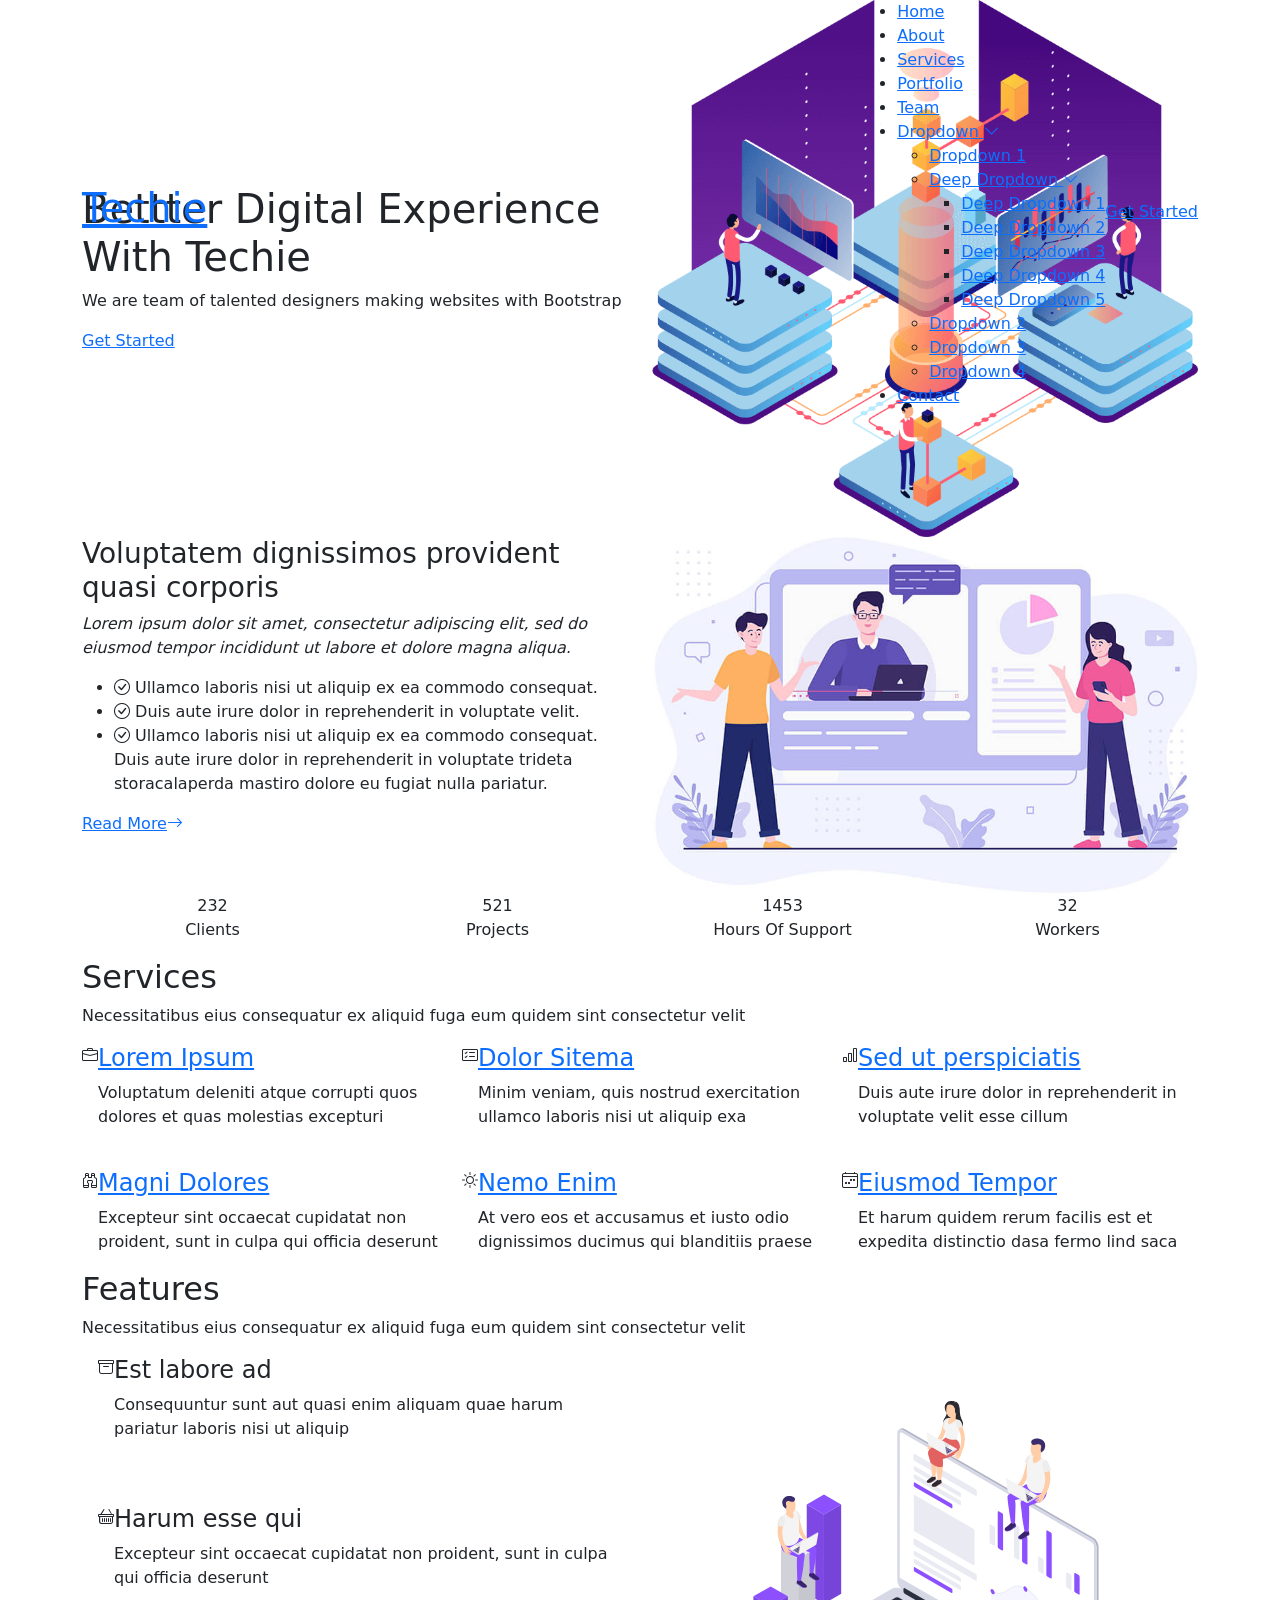
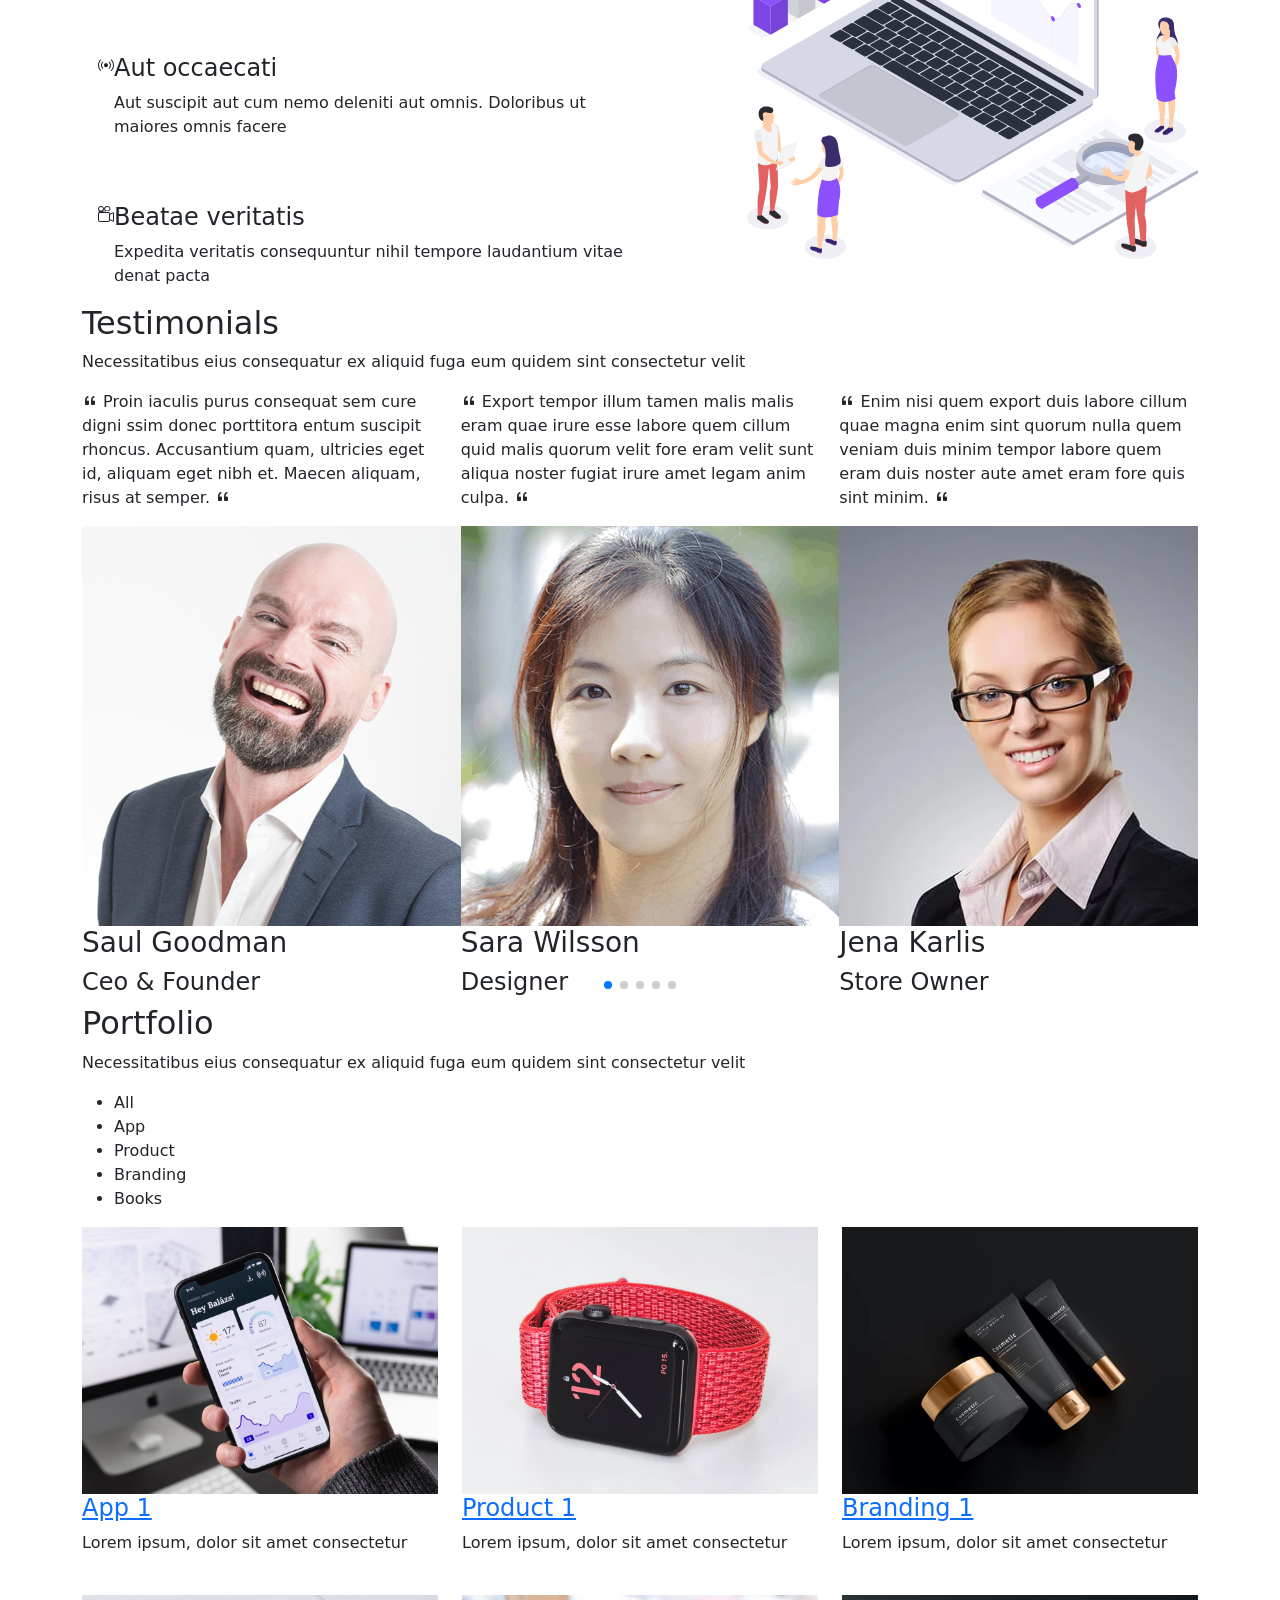
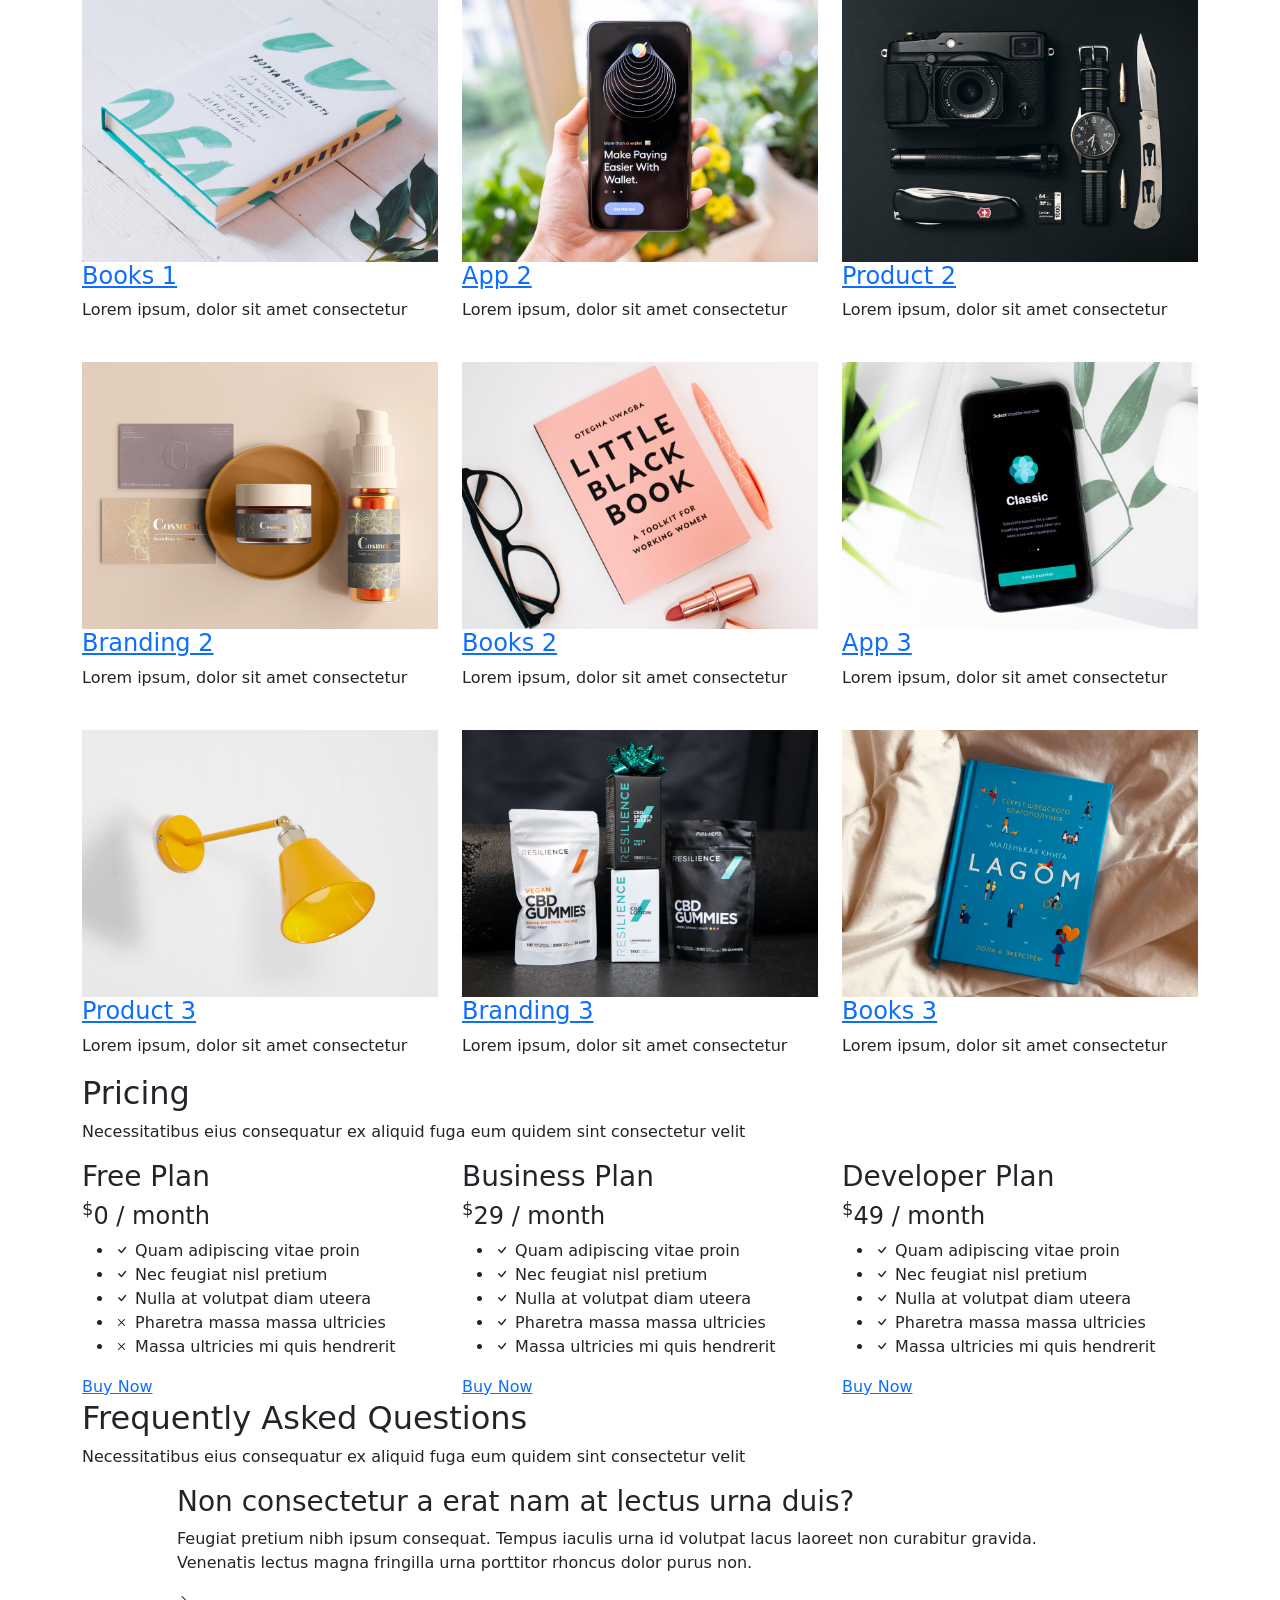
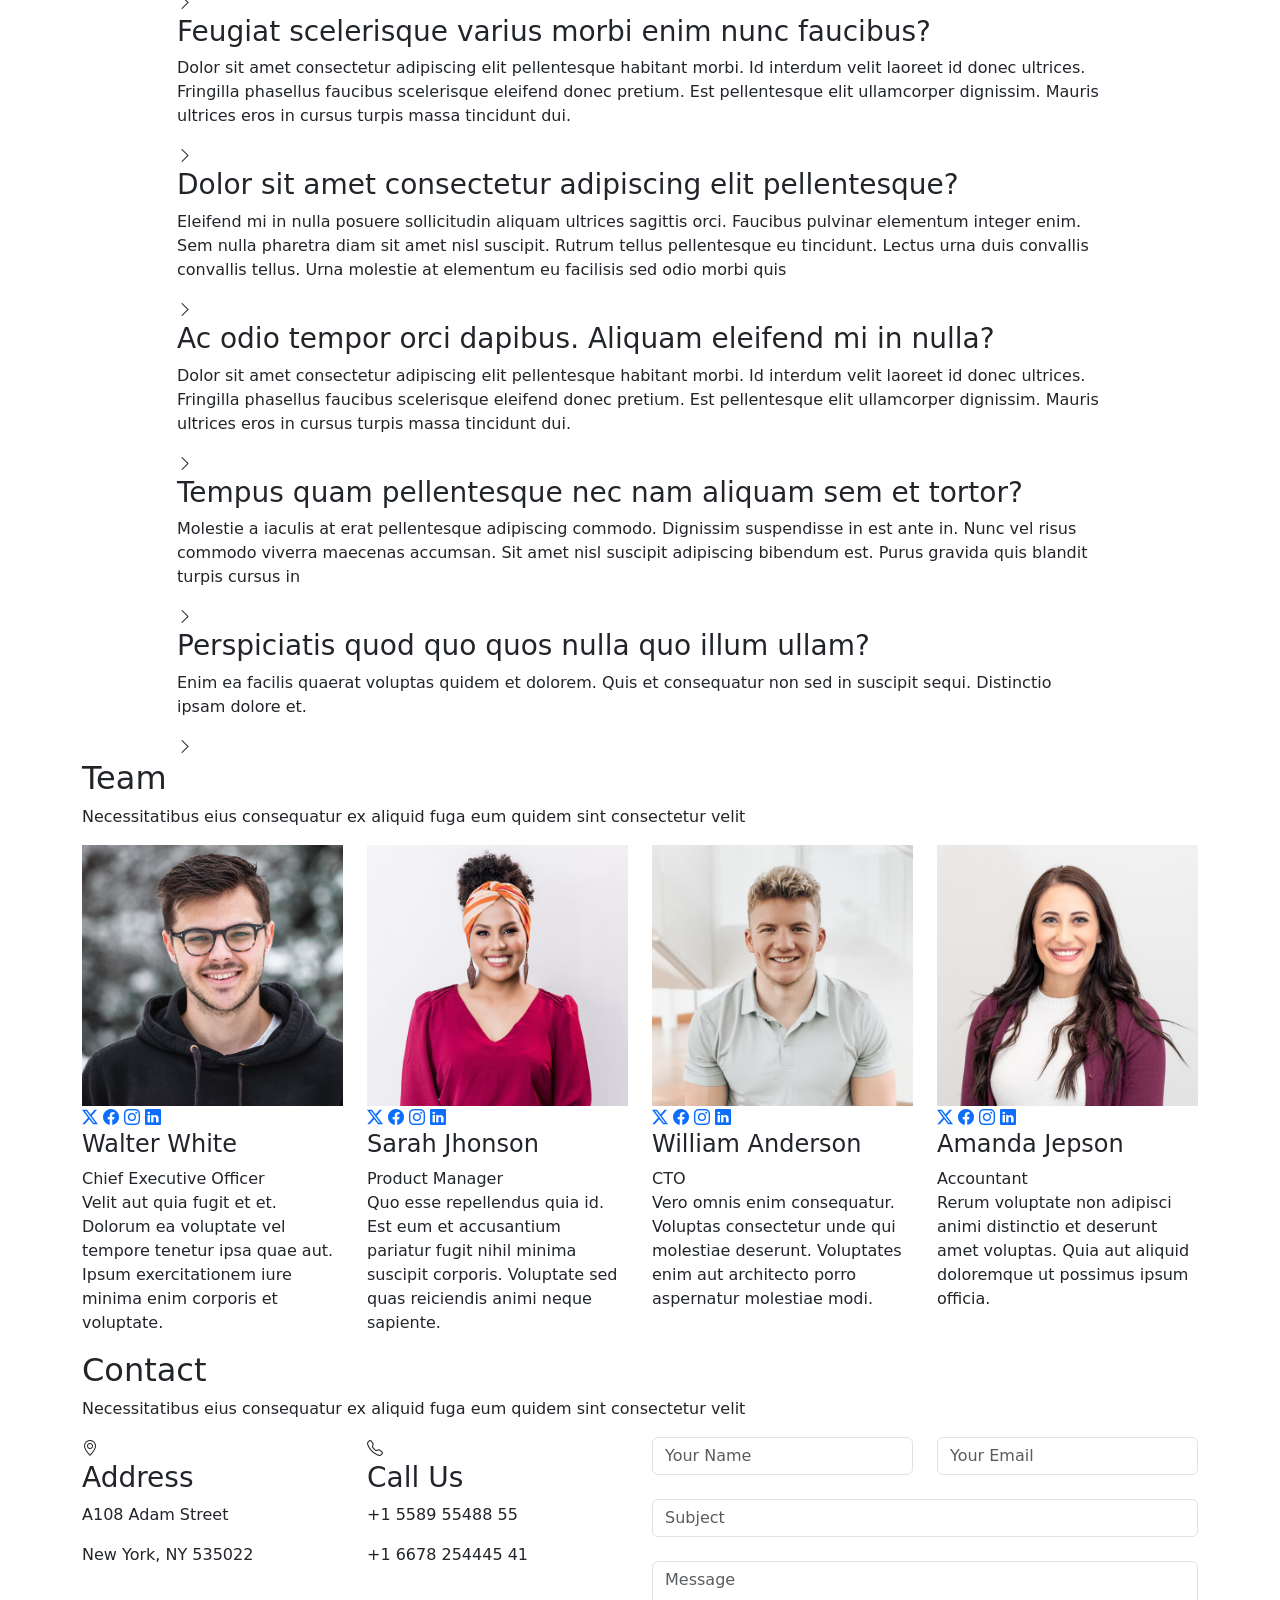
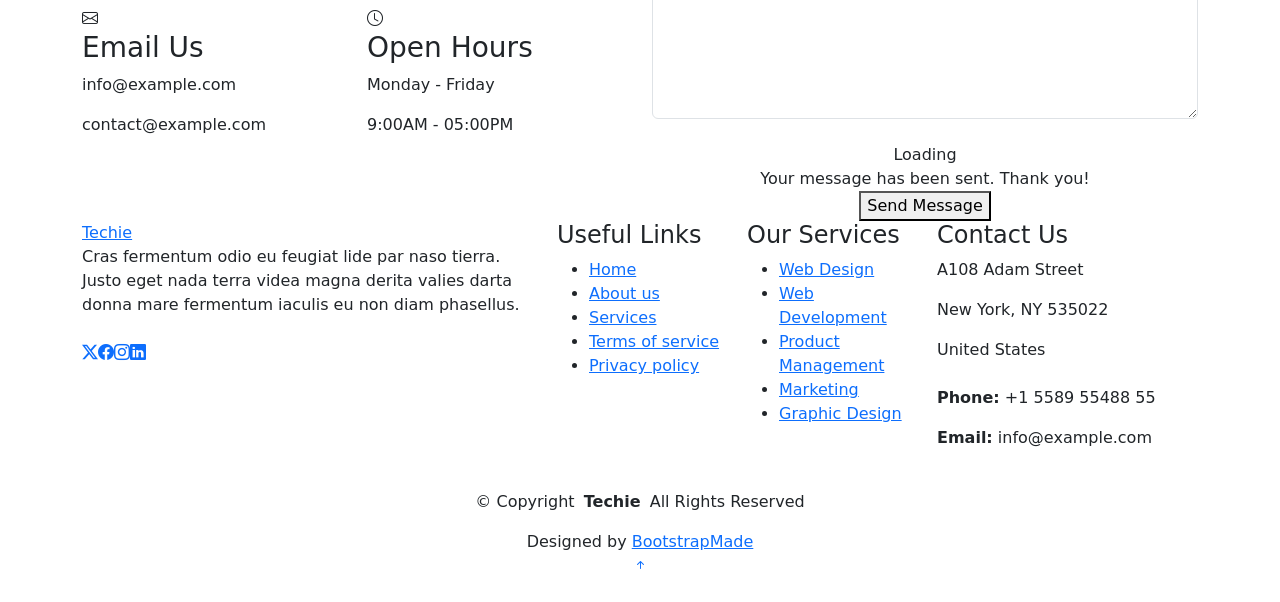
==== index.html @ dee66ef8 "first completion, just modified the title" ====
<!DOCTYPE html>
<html lang="en">

<head>
  <meta charset="utf-8">
  <meta content="width=device-width, initial-scale=1.0" name="viewport">
  <title>Portfolio</title>
  <meta name="description" content="">
  <meta name="keywords" content="">

  <!-- Favicons -->
  <link href="assets/img/favicon.png" rel="icon">
  <link href="assets/img/apple-touch-icon.png" rel="apple-touch-icon">

  <!-- Fonts -->
  <link href="https://fonts.googleapis.com" rel="preconnect">
  <link href="https://fonts.gstatic.com" rel="preconnect" crossorigin>
  <link href="https://fonts.googleapis.com/css2?family=Roboto:ital,wght@0,100;0,300;0,400;0,500;0,700;0,900;1,100;1,300;1,400;1,500;1,700;1,900&family=Raleway:ital,wght@0,100;0,200;0,300;0,400;0,500;0,600;0,700;0,800;0,900;1,100;1,200;1,300;1,400;1,500;1,600;1,700;1,800;1,900&display=swap" rel="stylesheet">

  <!-- Vendor CSS Files -->
  <link href="assets/vendor/bootstrap/css/bootstrap.min.css" rel="stylesheet">
  <link href="assets/vendor/bootstrap-icons/bootstrap-icons.css" rel="stylesheet">
  <link href="assets/vendor/aos/aos.css" rel="stylesheet">
  <link href="assets/vendor/glightbox/css/glightbox.min.css" rel="stylesheet">
  <link href="assets/vendor/swiper/swiper-bundle.min.css" rel="stylesheet">

  <!-- Main CSS File -->
  <link href="assets/css/main.css" rel="stylesheet">

  <!-- =======================================================
  * Template Name: Techie
  * Template URL: https://bootstrapmade.com/techie-free-skin-bootstrap-3/
  * Updated: Aug 07 2024 with Bootstrap v5.3.3
  * Author: BootstrapMade.com
  * License: https://bootstrapmade.com/license/
  ======================================================== -->
</head>

<body class="index-page">

  <header id="header" class="header d-flex align-items-center fixed-top">
    <div class="container-fluid container-xl position-relative d-flex align-items-center">

      <a href="index.html" class="logo d-flex align-items-center me-auto">
        <!-- Uncomment the line below if you also wish to use an image logo -->
        <!-- <img src="assets/img/logo.png" alt=""> -->
        <h1 class="sitename">Techie</h1>
      </a>

      <nav id="navmenu" class="navmenu">
        <ul>
          <li><a href="#hero" class="active">Home</a></li>
          <li><a href="#about">About</a></li>
          <li><a href="#services">Services</a></li>
          <li><a href="#portfolio">Portfolio</a></li>
          <li><a href="#team">Team</a></li>
          <li class="dropdown"><a href="#"><span>Dropdown</span> <i class="bi bi-chevron-down toggle-dropdown"></i></a>
            <ul>
              <li><a href="#">Dropdown 1</a></li>
              <li class="dropdown"><a href="#"><span>Deep Dropdown</span> <i class="bi bi-chevron-down toggle-dropdown"></i></a>
                <ul>
                  <li><a href="#">Deep Dropdown 1</a></li>
                  <li><a href="#">Deep Dropdown 2</a></li>
                  <li><a href="#">Deep Dropdown 3</a></li>
                  <li><a href="#">Deep Dropdown 4</a></li>
                  <li><a href="#">Deep Dropdown 5</a></li>
                </ul>
              </li>
              <li><a href="#">Dropdown 2</a></li>
              <li><a href="#">Dropdown 3</a></li>
              <li><a href="#">Dropdown 4</a></li>
            </ul>
          </li>
          <li><a href="#contact">Contact</a></li>
        </ul>
        <i class="mobile-nav-toggle d-xl-none bi bi-list"></i>
      </nav>

      <a class="btn-getstarted" href="#about">Get Started</a>

    </div>
  </header>

  <main class="main">

    <!-- Hero Section -->
    <section id="hero" class="hero section accent-background">

      <div class="container">
        <div class="row gy-4">
          <div class="col-lg-6 order-2 order-lg-1 d-flex flex-column justify-content-center">
            <h1>Bettter Digital Experience With Techie</h1>
            <p>We are team of talented designers making websites with Bootstrap</p>
            <div class="d-flex">
              <a href="#about" class="btn-get-started">Get Started</a>
            </div>
          </div>
          <div class="col-lg-6 order-1 order-lg-2 hero-img">
            <img src="assets/img/hero-img.png" class="img-fluid animated" alt="">
          </div>
        </div>
      </div>

    </section><!-- /Hero Section -->

    <!-- About Section -->
    <section id="about" class="about section">

      <div class="container">

        <div class="row gy-4">

          <div class="col-lg-6 order-1 order-lg-2" data-aos="fade-up" data-aos-delay="100">
            <img src="assets/img/about.jpg" class="img-fluid" alt="">
          </div>

          <div class="col-lg-6 order-2 order-lg-1 content" data-aos="fade-up" data-aos-delay="200">
            <h3>Voluptatem dignissimos provident quasi corporis</h3>
            <p class="fst-italic">
              Lorem ipsum dolor sit amet, consectetur adipiscing elit, sed do eiusmod tempor incididunt ut labore et dolore
              magna aliqua.
            </p>
            <ul>
              <li><i class="bi bi-check-circle"></i> <span>Ullamco laboris nisi ut aliquip ex ea commodo consequat.</span></li>
              <li><i class="bi bi-check-circle"></i> <span>Duis aute irure dolor in reprehenderit in voluptate velit.</span></li>
              <li><i class="bi bi-check-circle"></i> <span>Ullamco laboris nisi ut aliquip ex ea commodo consequat. Duis aute irure dolor in reprehenderit in voluptate trideta storacalaperda mastiro dolore eu fugiat nulla pariatur.</span></li>
            </ul>
            <a href="#" class="read-more"><span>Read More</span><i class="bi bi-arrow-right"></i></a>
          </div>

        </div>

      </div>

    </section><!-- /About Section -->

    <!-- Stats Section -->
    <section id="stats" class="stats section accent-background">

      <div class="container position-relative" data-aos="fade-up" data-aos-delay="100">

        <div class="row gy-4">

          <div class="col-lg-3 col-md-6">
            <div class="stats-item text-center w-100 h-100">
              <span data-purecounter-start="0" data-purecounter-end="232" data-purecounter-duration="1" class="purecounter"></span>
              <p>Clients</p>
            </div>
          </div><!-- End Stats Item -->

          <div class="col-lg-3 col-md-6">
            <div class="stats-item text-center w-100 h-100">
              <span data-purecounter-start="0" data-purecounter-end="521" data-purecounter-duration="1" class="purecounter"></span>
              <p>Projects</p>
            </div>
          </div><!-- End Stats Item -->

          <div class="col-lg-3 col-md-6">
            <div class="stats-item text-center w-100 h-100">
              <span data-purecounter-start="0" data-purecounter-end="1453" data-purecounter-duration="1" class="purecounter"></span>
              <p>Hours Of Support</p>
            </div>
          </div><!-- End Stats Item -->

          <div class="col-lg-3 col-md-6">
            <div class="stats-item text-center w-100 h-100">
              <span data-purecounter-start="0" data-purecounter-end="32" data-purecounter-duration="1" class="purecounter"></span>
              <p>Workers</p>
            </div>
          </div><!-- End Stats Item -->

        </div>

      </div>

    </section><!-- /Stats Section -->

    <!-- Services Section -->
    <section id="services" class="services section">

      <!-- Section Title -->
      <div class="container section-title" data-aos="fade-up">
        <h2>Services</h2>
        <p>Necessitatibus eius consequatur ex aliquid fuga eum quidem sint consectetur velit</p>
      </div><!-- End Section Title -->

      <div class="container">

        <div class="row gy-4">

          <div class="col-xl-4 col-lg-6" data-aos="fade-up" data-aos-delay="100">
            <div class="service-item d-flex">
              <div class="icon flex-shrink-0"><i class="bi bi-briefcase"></i></div>
              <div>
                <h4 class="title"><a href="#" class="stretched-link">Lorem Ipsum</a></h4>
                <p class="description">Voluptatum deleniti atque corrupti quos dolores et quas molestias excepturi</p>
              </div>
            </div>
          </div>
          <!-- End Service Item -->

          <div class="col-xl-4 col-lg-6" data-aos="fade-up" data-aos-delay="200">
            <div class="service-item d-flex">
              <div class="icon flex-shrink-0"><i class="bi bi-card-checklist"></i></div>
              <div>
                <h4 class="title"><a href="#" class="stretched-link">Dolor Sitema</a></h4>
                <p class="description">Minim veniam, quis nostrud exercitation ullamco laboris nisi ut aliquip exa</p>
              </div>
            </div>
          </div><!-- End Service Item -->

          <div class="col-xl-4 col-lg-6" data-aos="fade-up" data-aos-delay="300">
            <div class="service-item d-flex">
              <div class="icon flex-shrink-0"><i class="bi bi-bar-chart"></i></div>
              <div>
                <h4 class="title"><a href="#" class="stretched-link">Sed ut perspiciatis</a></h4>
                <p class="description">Duis aute irure dolor in reprehenderit in voluptate velit esse cillum</p>
              </div>
            </div>
          </div><!-- End Service Item -->

          <div class="col-xl-4 col-lg-6" data-aos="fade-up" data-aos-delay="400">
            <div class="service-item d-flex">
              <div class="icon flex-shrink-0"><i class="bi bi-binoculars"></i></div>
              <div>
                <h4 class="title"><a href="#" class="stretched-link">Magni Dolores</a></h4>
                <p class="description">Excepteur sint occaecat cupidatat non proident, sunt in culpa qui officia deserunt</p>
              </div>
            </div>
          </div><!-- End Service Item -->

          <div class="col-xl-4 col-lg-6" data-aos="fade-up" data-aos-delay="500">
            <div class="service-item d-flex">
              <div class="icon flex-shrink-0"><i class="bi bi-brightness-high"></i></div>
              <div>
                <h4 class="title"><a href="#" class="stretched-link">Nemo Enim</a></h4>
                <p class="description">At vero eos et accusamus et iusto odio dignissimos ducimus qui blanditiis praese</p>
              </div>
            </div>
          </div><!-- End Service Item -->

          <div class="col-xl-4 col-lg-6" data-aos="fade-up" data-aos-delay="600">
            <div class="service-item d-flex">
              <div class="icon flex-shrink-0"><i class="bi bi-calendar4-week"></i></div>
              <div>
                <h4 class="title"><a href="#" class="stretched-link">Eiusmod Tempor</a></h4>
                <p class="description">Et harum quidem rerum facilis est et expedita distinctio dasa fermo lind saca</p>
              </div>
            </div>
          </div><!-- End Service Item -->

        </div>

      </div>

    </section><!-- /Services Section -->

    <!-- Features Section -->
    <section id="features" class="features section">

      <!-- Section Title -->
      <div class="container section-title" data-aos="fade-up">
        <h2>Features</h2>
        <p>Necessitatibus eius consequatur ex aliquid fuga eum quidem sint consectetur velit</p>
      </div><!-- End Section Title -->

      <div class="container">

        <div class="row gy-4 justify-content-between">
          <div class="features-image col-lg-5 order-lg-2 d-flex align-items-center" data-aos="fade-up" data-aos-delay="100"><img src="assets/img/features.svg" class="img-fluid" alt=""></div>
          <div class="col-lg-6 d-flex flex-column justify-content-center">

            <div class="features-item d-flex ps-0 ps-lg-3 pt-4 pt-lg-0" data-aos="fade-up" data-aos-delay="200">
              <i class="bi bi-archive flex-shrink-0"></i>
              <div>
                <h4>Est labore ad</h4>
                <p>Consequuntur sunt aut quasi enim aliquam quae harum pariatur laboris nisi ut aliquip</p>
              </div>
            </div><!-- End Features Item-->

            <div class="features-item d-flex mt-5 ps-0 ps-lg-3" data-aos="fade-up" data-aos-delay="300">
              <i class="bi bi-basket flex-shrink-0"></i>
              <div>
                <h4>Harum esse qui</h4>
                <p>Excepteur sint occaecat cupidatat non proident, sunt in culpa qui officia deserunt</p>
              </div>
            </div><!-- End Features Item-->

            <div class="features-item d-flex mt-5 ps-0 ps-lg-3" data-aos="fade-up" data-aos-delay="400">
              <i class="bi bi-broadcast flex-shrink-0"></i>
              <div>
                <h4>Aut occaecati</h4>
                <p>Aut suscipit aut cum nemo deleniti aut omnis. Doloribus ut maiores omnis facere</p>
              </div>
            </div><!-- End Features Item-->

            <div class="features-item d-flex mt-5 ps-0 ps-lg-3" data-aos="fade-up" data-aos-delay="500">
              <i class="bi bi-camera-reels flex-shrink-0"></i>
              <div>
                <h4>Beatae veritatis</h4>
                <p>Expedita veritatis consequuntur nihil tempore laudantium vitae denat pacta</p>
              </div>
            </div><!-- End Features Item-->

          </div>
        </div>

      </div>

    </section><!-- /Features Section -->

    <!-- Testimonials Section -->
    <section id="testimonials" class="testimonials section light-background">

      <!-- Section Title -->
      <div class="container section-title" data-aos="fade-up">
        <h2>Testimonials</h2>
        <p>Necessitatibus eius consequatur ex aliquid fuga eum quidem sint consectetur velit</p>
      </div><!-- End Section Title -->

      <div class="container" data-aos="fade-up" data-aos-delay="100">

        <div class="swiper init-swiper" data-speed="600" data-delay="5000" data-breakpoints="{ &quot;320&quot;: { &quot;slidesPerView&quot;: 1, &quot;spaceBetween&quot;: 40 }, &quot;1200&quot;: { &quot;slidesPerView&quot;: 3, &quot;spaceBetween&quot;: 40 } }">
          <script type="application/json" class="swiper-config">
            {
              "loop": true,
              "speed": 600,
              "autoplay": {
                "delay": 5000
              },
              "slidesPerView": "auto",
              "pagination": {
                "el": ".swiper-pagination",
                "type": "bullets",
                "clickable": true
              },
              "breakpoints": {
                "320": {
                  "slidesPerView": 1,
                  "spaceBetween": 40
                },
                "1200": {
                  "slidesPerView": 3,
                  "spaceBetween": 20
                }
              }
            }
          </script>
          <div class="swiper-wrapper">

            <div class="swiper-slide">
              <div class="testimonial-item" "="">
            <p>
              <i class=" bi bi-quote quote-icon-left"></i>
                <span>Proin iaculis purus consequat sem cure digni ssim donec porttitora entum suscipit rhoncus. Accusantium quam, ultricies eget id, aliquam eget nibh et. Maecen aliquam, risus at semper.</span>
                <i class="bi bi-quote quote-icon-right"></i>
                </p>
                <img src="assets/img/testimonials/testimonials-1.jpg" class="testimonial-img" alt="">
                <h3>Saul Goodman</h3>
                <h4>Ceo &amp; Founder</h4>
              </div>
            </div><!-- End testimonial item -->

            <div class="swiper-slide">
              <div class="testimonial-item">
                <p>
                  <i class="bi bi-quote quote-icon-left"></i>
                  <span>Export tempor illum tamen malis malis eram quae irure esse labore quem cillum quid malis quorum velit fore eram velit sunt aliqua noster fugiat irure amet legam anim culpa.</span>
                  <i class="bi bi-quote quote-icon-right"></i>
                </p>
                <img src="assets/img/testimonials/testimonials-2.jpg" class="testimonial-img" alt="">
                <h3>Sara Wilsson</h3>
                <h4>Designer</h4>
              </div>
            </div><!-- End testimonial item -->

            <div class="swiper-slide">
              <div class="testimonial-item">
                <p>
                  <i class="bi bi-quote quote-icon-left"></i>
                  <span>Enim nisi quem export duis labore cillum quae magna enim sint quorum nulla quem veniam duis minim tempor labore quem eram duis noster aute amet eram fore quis sint minim.</span>
                  <i class="bi bi-quote quote-icon-right"></i>
                </p>
                <img src="assets/img/testimonials/testimonials-3.jpg" class="testimonial-img" alt="">
                <h3>Jena Karlis</h3>
                <h4>Store Owner</h4>
              </div>
            </div><!-- End testimonial item -->

            <div class="swiper-slide">
              <div class="testimonial-item">
                <p>
                  <i class="bi bi-quote quote-icon-left"></i>
                  <span>Fugiat enim eram quae cillum dolore dolor amet nulla culpa multos export minim fugiat dolor enim duis veniam ipsum anim magna sunt elit fore quem dolore labore illum veniam.</span>
                  <i class="bi bi-quote quote-icon-right"></i>
                </p>
                <img src="assets/img/testimonials/testimonials-4.jpg" class="testimonial-img" alt="">
                <h3>Matt Brandon</h3>
                <h4>Freelancer</h4>
              </div>
            </div><!-- End testimonial item -->

            <div class="swiper-slide">
              <div class="testimonial-item">
                <p>
                  <i class="bi bi-quote quote-icon-left"></i>
                  <span>Quis quorum aliqua sint quem legam fore sunt eram irure aliqua veniam tempor noster veniam sunt culpa nulla illum cillum fugiat legam esse veniam culpa fore nisi cillum quid.</span>
                  <i class="bi bi-quote quote-icon-right"></i>
                </p>
                <img src="assets/img/testimonials/testimonials-5.jpg" class="testimonial-img" alt="">
                <h3>John Larson</h3>
                <h4>Entrepreneur</h4>
              </div>
            </div><!-- End testimonial item -->

          </div>
          <div class="swiper-pagination"></div>
        </div>

      </div>

    </section><!-- /Testimonials Section -->

    <!-- Portfolio Section -->
    <section id="portfolio" class="portfolio section">

      <!-- Section Title -->
      <div class="container section-title" data-aos="fade-up">
        <h2>Portfolio</h2>
        <p>Necessitatibus eius consequatur ex aliquid fuga eum quidem sint consectetur velit</p>
      </div><!-- End Section Title -->

      <div class="container">

        <div class="isotope-layout" data-default-filter="*" data-layout="masonry" data-sort="original-order">

          <ul class="portfolio-filters isotope-filters" data-aos="fade-up" data-aos-delay="100">
            <li data-filter="*" class="filter-active">All</li>
            <li data-filter=".filter-app">App</li>
            <li data-filter=".filter-product">Product</li>
            <li data-filter=".filter-branding">Branding</li>
            <li data-filter=".filter-books">Books</li>
          </ul><!-- End Portfolio Filters -->

          <div class="row gy-4 isotope-container" data-aos="fade-up" data-aos-delay="200">

            <div class="col-lg-4 col-md-6 portfolio-item isotope-item filter-app">
              <div class="portfolio-content h-100">
                <a href="assets/img/portfolio/app-1.jpg" data-gallery="portfolio-gallery-app" class="glightbox"><img src="assets/img/portfolio/app-1.jpg" class="img-fluid" alt=""></a>
                <div class="portfolio-info">
                  <h4><a href="portfolio-details.html" title="More Details">App 1</a></h4>
                  <p>Lorem ipsum, dolor sit amet consectetur</p>
                </div>
              </div>
            </div><!-- End Portfolio Item -->

            <div class="col-lg-4 col-md-6 portfolio-item isotope-item filter-product">
              <div class="portfolio-content h-100">
                <a href="assets/img/portfolio/product-1.jpg" data-gallery="portfolio-gallery-app" class="glightbox"><img src="assets/img/portfolio/product-1.jpg" class="img-fluid" alt=""></a>
                <div class="portfolio-info">
                  <h4><a href="portfolio-details.html" title="More Details">Product 1</a></h4>
                  <p>Lorem ipsum, dolor sit amet consectetur</p>
                </div>
              </div>
            </div><!-- End Portfolio Item -->

            <div class="col-lg-4 col-md-6 portfolio-item isotope-item filter-branding">
              <div class="portfolio-content h-100">
                <a href="assets/img/portfolio/branding-1.jpg" data-gallery="portfolio-gallery-app" class="glightbox"><img src="assets/img/portfolio/branding-1.jpg" class="img-fluid" alt=""></a>
                <div class="portfolio-info">
                  <h4><a href="portfolio-details.html" title="More Details">Branding 1</a></h4>
                  <p>Lorem ipsum, dolor sit amet consectetur</p>
                </div>
              </div>
            </div><!-- End Portfolio Item -->

            <div class="col-lg-4 col-md-6 portfolio-item isotope-item filter-books">
              <div class="portfolio-content h-100">
                <a href="assets/img/portfolio/books-1.jpg" data-gallery="portfolio-gallery-app" class="glightbox"><img src="assets/img/portfolio/books-1.jpg" class="img-fluid" alt=""></a>
                <div class="portfolio-info">
                  <h4><a href="portfolio-details.html" title="More Details">Books 1</a></h4>
                  <p>Lorem ipsum, dolor sit amet consectetur</p>
                </div>
              </div>
            </div><!-- End Portfolio Item -->

            <div class="col-lg-4 col-md-6 portfolio-item isotope-item filter-app">
              <div class="portfolio-content h-100">
                <a href="assets/img/portfolio/app-2.jpg" data-gallery="portfolio-gallery-app" class="glightbox"><img src="assets/img/portfolio/app-2.jpg" class="img-fluid" alt=""></a>
                <div class="portfolio-info">
                  <h4><a href="portfolio-details.html" title="More Details">App 2</a></h4>
                  <p>Lorem ipsum, dolor sit amet consectetur</p>
                </div>
              </div>
            </div><!-- End Portfolio Item -->

            <div class="col-lg-4 col-md-6 portfolio-item isotope-item filter-product">
              <div class="portfolio-content h-100">
                <a href="assets/img/portfolio/product-2.jpg" data-gallery="portfolio-gallery-app" class="glightbox"><img src="assets/img/portfolio/product-2.jpg" class="img-fluid" alt=""></a>
                <div class="portfolio-info">
                  <h4><a href="portfolio-details.html" title="More Details">Product 2</a></h4>
                  <p>Lorem ipsum, dolor sit amet consectetur</p>
                </div>
              </div>
            </div><!-- End Portfolio Item -->

            <div class="col-lg-4 col-md-6 portfolio-item isotope-item filter-branding">
              <div class="portfolio-content h-100">
                <a href="assets/img/portfolio/branding-2.jpg" data-gallery="portfolio-gallery-app" class="glightbox"><img src="assets/img/portfolio/branding-2.jpg" class="img-fluid" alt=""></a>
                <div class="portfolio-info">
                  <h4><a href="portfolio-details.html" title="More Details">Branding 2</a></h4>
                  <p>Lorem ipsum, dolor sit amet consectetur</p>
                </div>
              </div>
            </div><!-- End Portfolio Item -->

            <div class="col-lg-4 col-md-6 portfolio-item isotope-item filter-books">
              <div class="portfolio-content h-100">
                <a href="assets/img/portfolio/books-2.jpg" data-gallery="portfolio-gallery-app" class="glightbox"><img src="assets/img/portfolio/books-2.jpg" class="img-fluid" alt=""></a>
                <div class="portfolio-info">
                  <h4><a href="portfolio-details.html" title="More Details">Books 2</a></h4>
                  <p>Lorem ipsum, dolor sit amet consectetur</p>
                </div>
              </div>
            </div><!-- End Portfolio Item -->

            <div class="col-lg-4 col-md-6 portfolio-item isotope-item filter-app">
              <div class="portfolio-content h-100">
                <a href="assets/img/portfolio/app-3.jpg" data-gallery="portfolio-gallery-app" class="glightbox"><img src="assets/img/portfolio/app-3.jpg" class="img-fluid" alt=""></a>
                <div class="portfolio-info">
                  <h4><a href="portfolio-details.html" title="More Details">App 3</a></h4>
                  <p>Lorem ipsum, dolor sit amet consectetur</p>
                </div>
              </div>
            </div><!-- End Portfolio Item -->

            <div class="col-lg-4 col-md-6 portfolio-item isotope-item filter-product">
              <div class="portfolio-content h-100">
                <a href="assets/img/portfolio/product-3.jpg" data-gallery="portfolio-gallery-app" class="glightbox"><img src="assets/img/portfolio/product-3.jpg" class="img-fluid" alt=""></a>
                <div class="portfolio-info">
                  <h4><a href="portfolio-details.html" title="More Details">Product 3</a></h4>
                  <p>Lorem ipsum, dolor sit amet consectetur</p>
                </div>
              </div>
            </div><!-- End Portfolio Item -->

            <div class="col-lg-4 col-md-6 portfolio-item isotope-item filter-branding">
              <div class="portfolio-content h-100">
                <a href="assets/img/portfolio/branding-3.jpg" data-gallery="portfolio-gallery-app" class="glightbox"><img src="assets/img/portfolio/branding-3.jpg" class="img-fluid" alt=""></a>
                <div class="portfolio-info">
                  <h4><a href="portfolio-details.html" title="More Details">Branding 3</a></h4>
                  <p>Lorem ipsum, dolor sit amet consectetur</p>
                </div>
              </div>
            </div><!-- End Portfolio Item -->

            <div class="col-lg-4 col-md-6 portfolio-item isotope-item filter-books">
              <div class="portfolio-content h-100">
                <a href="assets/img/portfolio/books-3.jpg" data-gallery="portfolio-gallery-app" class="glightbox"><img src="assets/img/portfolio/books-3.jpg" class="img-fluid" alt=""></a>
                <div class="portfolio-info">
                  <h4><a href="portfolio-details.html" title="More Details">Books 3</a></h4>
                  <p>Lorem ipsum, dolor sit amet consectetur</p>
                </div>
              </div>
            </div><!-- End Portfolio Item -->

          </div><!-- End Portfolio Container -->

        </div>

      </div>

    </section><!-- /Portfolio Section -->

    <!-- Pricing Section -->
    <section id="pricing" class="pricing section">

      <!-- Section Title -->
      <div class="container section-title" data-aos="fade-up">
        <h2>Pricing</h2>
        <p>Necessitatibus eius consequatur ex aliquid fuga eum quidem sint consectetur velit</p>
      </div><!-- End Section Title -->

      <div class="container">

        <div class="row gy-4">

          <div class="col-lg-4" data-aos="zoom-in" data-aos-delay="100">
            <div class="pricing-item">
              <h3>Free Plan</h3>
              <h4><sup>$</sup>0<span> / month</span></h4>
              <ul>
                <li><i class="bi bi-check"></i> <span>Quam adipiscing vitae proin</span></li>
                <li><i class="bi bi-check"></i> <span>Nec feugiat nisl pretium</span></li>
                <li><i class="bi bi-check"></i> <span>Nulla at volutpat diam uteera</span></li>
                <li class="na"><i class="bi bi-x"></i> <span>Pharetra massa massa ultricies</span></li>
                <li class="na"><i class="bi bi-x"></i> <span>Massa ultricies mi quis hendrerit</span></li>
              </ul>
              <a href="#" class="buy-btn">Buy Now</a>
            </div>
          </div><!-- End Pricing Item -->

          <div class="col-lg-4" data-aos="zoom-in" data-aos-delay="200">
            <div class="pricing-item featured">
              <h3>Business Plan</h3>
              <h4><sup>$</sup>29<span> / month</span></h4>
              <ul>
                <li><i class="bi bi-check"></i> <span>Quam adipiscing vitae proin</span></li>
                <li><i class="bi bi-check"></i> <span>Nec feugiat nisl pretium</span></li>
                <li><i class="bi bi-check"></i> <span>Nulla at volutpat diam uteera</span></li>
                <li><i class="bi bi-check"></i> <span>Pharetra massa massa ultricies</span></li>
                <li><i class="bi bi-check"></i> <span>Massa ultricies mi quis hendrerit</span></li>
              </ul>
              <a href="#" class="buy-btn">Buy Now</a>
            </div>
          </div><!-- End Pricing Item -->

          <div class="col-lg-4" data-aos="zoom-in" data-aos-delay="300">
            <div class="pricing-item">
              <h3>Developer Plan</h3>
              <h4><sup>$</sup>49<span> / month</span></h4>
              <ul>
                <li><i class="bi bi-check"></i> <span>Quam adipiscing vitae proin</span></li>
                <li><i class="bi bi-check"></i> <span>Nec feugiat nisl pretium</span></li>
                <li><i class="bi bi-check"></i> <span>Nulla at volutpat diam uteera</span></li>
                <li><i class="bi bi-check"></i> <span>Pharetra massa massa ultricies</span></li>
                <li><i class="bi bi-check"></i> <span>Massa ultricies mi quis hendrerit</span></li>
              </ul>
              <a href="#" class="buy-btn">Buy Now</a>
            </div>
          </div><!-- End Pricing Item -->

        </div>

      </div>

    </section><!-- /Pricing Section -->

    <!-- Faq Section -->
    <section id="faq" class="faq section">

      <!-- Section Title -->
      <div class="container section-title" data-aos="fade-up">
        <h2>Frequently Asked Questions</h2>
        <p>Necessitatibus eius consequatur ex aliquid fuga eum quidem sint consectetur velit</p>
      </div><!-- End Section Title -->

      <div class="container">

        <div class="row justify-content-center">

          <div class="col-lg-10" data-aos="fade-up" data-aos-delay="100">

            <div class="faq-container">

              <div class="faq-item faq-active">
                <h3>Non consectetur a erat nam at lectus urna duis?</h3>
                <div class="faq-content">
                  <p>Feugiat pretium nibh ipsum consequat. Tempus iaculis urna id volutpat lacus laoreet non curabitur gravida. Venenatis lectus magna fringilla urna porttitor rhoncus dolor purus non.</p>
                </div>
                <i class="faq-toggle bi bi-chevron-right"></i>
              </div><!-- End Faq item-->

              <div class="faq-item">
                <h3>Feugiat scelerisque varius morbi enim nunc faucibus?</h3>
                <div class="faq-content">
                  <p>Dolor sit amet consectetur adipiscing elit pellentesque habitant morbi. Id interdum velit laoreet id donec ultrices. Fringilla phasellus faucibus scelerisque eleifend donec pretium. Est pellentesque elit ullamcorper dignissim. Mauris ultrices eros in cursus turpis massa tincidunt dui.</p>
                </div>
                <i class="faq-toggle bi bi-chevron-right"></i>
              </div><!-- End Faq item-->

              <div class="faq-item">
                <h3>Dolor sit amet consectetur adipiscing elit pellentesque?</h3>
                <div class="faq-content">
                  <p>Eleifend mi in nulla posuere sollicitudin aliquam ultrices sagittis orci. Faucibus pulvinar elementum integer enim. Sem nulla pharetra diam sit amet nisl suscipit. Rutrum tellus pellentesque eu tincidunt. Lectus urna duis convallis convallis tellus. Urna molestie at elementum eu facilisis sed odio morbi quis</p>
                </div>
                <i class="faq-toggle bi bi-chevron-right"></i>
              </div><!-- End Faq item-->

              <div class="faq-item">
                <h3>Ac odio tempor orci dapibus. Aliquam eleifend mi in nulla?</h3>
                <div class="faq-content">
                  <p>Dolor sit amet consectetur adipiscing elit pellentesque habitant morbi. Id interdum velit laoreet id donec ultrices. Fringilla phasellus faucibus scelerisque eleifend donec pretium. Est pellentesque elit ullamcorper dignissim. Mauris ultrices eros in cursus turpis massa tincidunt dui.</p>
                </div>
                <i class="faq-toggle bi bi-chevron-right"></i>
              </div><!-- End Faq item-->

              <div class="faq-item">
                <h3>Tempus quam pellentesque nec nam aliquam sem et tortor?</h3>
                <div class="faq-content">
                  <p>Molestie a iaculis at erat pellentesque adipiscing commodo. Dignissim suspendisse in est ante in. Nunc vel risus commodo viverra maecenas accumsan. Sit amet nisl suscipit adipiscing bibendum est. Purus gravida quis blandit turpis cursus in</p>
                </div>
                <i class="faq-toggle bi bi-chevron-right"></i>
              </div><!-- End Faq item-->

              <div class="faq-item">
                <h3>Perspiciatis quod quo quos nulla quo illum ullam?</h3>
                <div class="faq-content">
                  <p>Enim ea facilis quaerat voluptas quidem et dolorem. Quis et consequatur non sed in suscipit sequi. Distinctio ipsam dolore et.</p>
                </div>
                <i class="faq-toggle bi bi-chevron-right"></i>
              </div><!-- End Faq item-->

            </div>

          </div><!-- End Faq Column-->

        </div>

      </div>

    </section><!-- /Faq Section -->

    <!-- Team Section -->
    <section id="team" class="team section">

      <!-- Section Title -->
      <div class="container section-title" data-aos="fade-up">
        <h2>Team</h2>
        <p>Necessitatibus eius consequatur ex aliquid fuga eum quidem sint consectetur velit</p>
      </div><!-- End Section Title -->

      <div class="container">

        <div class="row gy-4">

          <div class="col-lg-3 col-md-6 d-flex align-items-stretch" data-aos="fade-up" data-aos-delay="100">
            <div class="team-member">
              <div class="member-img">
                <img src="assets/img/team/team-1.jpg" class="img-fluid" alt="">
                <div class="social">
                  <a href=""><i class="bi bi-twitter-x"></i></a>
                  <a href=""><i class="bi bi-facebook"></i></a>
                  <a href=""><i class="bi bi-instagram"></i></a>
                  <a href=""><i class="bi bi-linkedin"></i></a>
                </div>
              </div>
              <div class="member-info">
                <h4>Walter White</h4>
                <span>Chief Executive Officer</span>
                <p>Velit aut quia fugit et et. Dolorum ea voluptate vel tempore tenetur ipsa quae aut. Ipsum exercitationem iure minima enim corporis et voluptate.</p>
              </div>
            </div>
          </div><!-- End Team Member -->

          <div class="col-lg-3 col-md-6 d-flex align-items-stretch" data-aos="fade-up" data-aos-delay="200">
            <div class="team-member">
              <div class="member-img">
                <img src="assets/img/team/team-2.jpg" class="img-fluid" alt="">
                <div class="social">
                  <a href=""><i class="bi bi-twitter-x"></i></a>
                  <a href=""><i class="bi bi-facebook"></i></a>
                  <a href=""><i class="bi bi-instagram"></i></a>
                  <a href=""><i class="bi bi-linkedin"></i></a>
                </div>
              </div>
              <div class="member-info">
                <h4>Sarah Jhonson</h4>
                <span>Product Manager</span>
                <p>Quo esse repellendus quia id. Est eum et accusantium pariatur fugit nihil minima suscipit corporis. Voluptate sed quas reiciendis animi neque sapiente.</p>
              </div>
            </div>
          </div><!-- End Team Member -->

          <div class="col-lg-3 col-md-6 d-flex align-items-stretch" data-aos="fade-up" data-aos-delay="300">
            <div class="team-member">
              <div class="member-img">
                <img src="assets/img/team/team-3.jpg" class="img-fluid" alt="">
                <div class="social">
                  <a href=""><i class="bi bi-twitter-x"></i></a>
                  <a href=""><i class="bi bi-facebook"></i></a>
                  <a href=""><i class="bi bi-instagram"></i></a>
                  <a href=""><i class="bi bi-linkedin"></i></a>
                </div>
              </div>
              <div class="member-info">
                <h4>William Anderson</h4>
                <span>CTO</span>
                <p>Vero omnis enim consequatur. Voluptas consectetur unde qui molestiae deserunt. Voluptates enim aut architecto porro aspernatur molestiae modi.</p>
              </div>
            </div>
          </div><!-- End Team Member -->

          <div class="col-lg-3 col-md-6 d-flex align-items-stretch" data-aos="fade-up" data-aos-delay="400">
            <div class="team-member">
              <div class="member-img">
                <img src="assets/img/team/team-4.jpg" class="img-fluid" alt="">
                <div class="social">
                  <a href=""><i class="bi bi-twitter-x"></i></a>
                  <a href=""><i class="bi bi-facebook"></i></a>
                  <a href=""><i class="bi bi-instagram"></i></a>
                  <a href=""><i class="bi bi-linkedin"></i></a>
                </div>
              </div>
              <div class="member-info">
                <h4>Amanda Jepson</h4>
                <span>Accountant</span>
                <p>Rerum voluptate non adipisci animi distinctio et deserunt amet voluptas. Quia aut aliquid doloremque ut possimus ipsum officia.</p>
              </div>
            </div>
          </div><!-- End Team Member -->

        </div>

      </div>

    </section><!-- /Team Section -->

    <!-- Contact Section -->
    <section id="contact" class="contact section">

      <!-- Section Title -->
      <div class="container section-title" data-aos="fade-up">
        <h2>Contact</h2>
        <p>Necessitatibus eius consequatur ex aliquid fuga eum quidem sint consectetur velit</p>
      </div><!-- End Section Title -->

      <div class="container" data-aos="fade-up" data-aos-delay="100">

        <div class="row gy-4">

          <div class="col-lg-6">

            <div class="row gy-4">
              <div class="col-md-6">
                <div class="info-item" data-aos="fade" data-aos-delay="200">
                  <i class="bi bi-geo-alt"></i>
                  <h3>Address</h3>
                  <p>A108 Adam Street</p>
                  <p>New York, NY 535022</p>
                </div>
              </div><!-- End Info Item -->

              <div class="col-md-6">
                <div class="info-item" data-aos="fade" data-aos-delay="300">
                  <i class="bi bi-telephone"></i>
                  <h3>Call Us</h3>
                  <p>+1 5589 55488 55</p>
                  <p>+1 6678 254445 41</p>
                </div>
              </div><!-- End Info Item -->

              <div class="col-md-6">
                <div class="info-item" data-aos="fade" data-aos-delay="400">
                  <i class="bi bi-envelope"></i>
                  <h3>Email Us</h3>
                  <p>info@example.com</p>
                  <p>contact@example.com</p>
                </div>
              </div><!-- End Info Item -->

              <div class="col-md-6">
                <div class="info-item" data-aos="fade" data-aos-delay="500">
                  <i class="bi bi-clock"></i>
                  <h3>Open Hours</h3>
                  <p>Monday - Friday</p>
                  <p>9:00AM - 05:00PM</p>
                </div>
              </div><!-- End Info Item -->

            </div>

          </div>

          <div class="col-lg-6">
            <form action="forms/contact.php" method="post" class="php-email-form" data-aos="fade-up" data-aos-delay="200">
              <div class="row gy-4">

                <div class="col-md-6">
                  <input type="text" name="name" class="form-control" placeholder="Your Name" required="">
                </div>

                <div class="col-md-6 ">
                  <input type="email" class="form-control" name="email" placeholder="Your Email" required="">
                </div>

                <div class="col-12">
                  <input type="text" class="form-control" name="subject" placeholder="Subject" required="">
                </div>

                <div class="col-12">
                  <textarea class="form-control" name="message" rows="6" placeholder="Message" required=""></textarea>
                </div>

                <div class="col-12 text-center">
                  <div class="loading">Loading</div>
                  <div class="error-message"></div>
                  <div class="sent-message">Your message has been sent. Thank you!</div>

                  <button type="submit">Send Message</button>
                </div>

              </div>
            </form>
          </div><!-- End Contact Form -->

        </div>

      </div>

    </section><!-- /Contact Section -->

  </main>

  <footer id="footer" class="footer accent-background">

    <div class="container footer-top">
      <div class="row gy-4">
        <div class="col-lg-5 col-md-12 footer-about">
          <a href="index.html" class="logo d-flex align-items-center">
            <span class="sitename">Techie</span>
          </a>
          <p>Cras fermentum odio eu feugiat lide par naso tierra. Justo eget nada terra videa magna derita valies darta donna mare fermentum iaculis eu non diam phasellus.</p>
          <div class="social-links d-flex mt-4">
            <a href=""><i class="bi bi-twitter-x"></i></a>
            <a href=""><i class="bi bi-facebook"></i></a>
            <a href=""><i class="bi bi-instagram"></i></a>
            <a href=""><i class="bi bi-linkedin"></i></a>
          </div>
        </div>

        <div class="col-lg-2 col-6 footer-links">
          <h4>Useful Links</h4>
          <ul>
            <li><a href="#">Home</a></li>
            <li><a href="#">About us</a></li>
            <li><a href="#">Services</a></li>
            <li><a href="#">Terms of service</a></li>
            <li><a href="#">Privacy policy</a></li>
          </ul>
        </div>

        <div class="col-lg-2 col-6 footer-links">
          <h4>Our Services</h4>
          <ul>
            <li><a href="#">Web Design</a></li>
            <li><a href="#">Web Development</a></li>
            <li><a href="#">Product Management</a></li>
            <li><a href="#">Marketing</a></li>
            <li><a href="#">Graphic Design</a></li>
          </ul>
        </div>

        <div class="col-lg-3 col-md-12 footer-contact text-center text-md-start">
          <h4>Contact Us</h4>
          <p>A108 Adam Street</p>
          <p>New York, NY 535022</p>
          <p>United States</p>
          <p class="mt-4"><strong>Phone:</strong> <span>+1 5589 55488 55</span></p>
          <p><strong>Email:</strong> <span>info@example.com</span></p>
        </div>

      </div>
    </div>

    <div class="container copyright text-center mt-4">
      <p>© <span>Copyright</span> <strong class="px-1 sitename">Techie</strong> <span>All Rights Reserved</span></p>
      <div class="credits">
        <!-- All the links in the footer should remain intact. -->
        <!-- You can delete the links only if you've purchased the pro version. -->
        <!-- Licensing information: https://bootstrapmade.com/license/ -->
        <!-- Purchase the pro version with working PHP/AJAX contact form: [buy-url] -->
        Designed by <a href="https://bootstrapmade.com/">BootstrapMade</a>
      </div>
    </div>

  </footer>

  <!-- Scroll Top -->
  <a href="#" id="scroll-top" class="scroll-top d-flex align-items-center justify-content-center"><i class="bi bi-arrow-up-short"></i></a>

  <!-- Preloader -->
  <div id="preloader"></div>

  <!-- Vendor JS Files -->
  <script src="assets/vendor/bootstrap/js/bootstrap.bundle.min.js"></script>
  <script src="assets/vendor/php-email-form/validate.js"></script>
  <script src="assets/vendor/aos/aos.js"></script>
  <script src="assets/vendor/glightbox/js/glightbox.min.js"></script>
  <script src="assets/vendor/purecounter/purecounter_vanilla.js"></script>
  <script src="assets/vendor/swiper/swiper-bundle.min.js"></script>
  <script src="assets/vendor/imagesloaded/imagesloaded.pkgd.min.js"></script>
  <script src="assets/vendor/isotope-layout/isotope.pkgd.min.js"></script>

  <!-- Main JS File -->
  <script src="assets/js/main.js"></script>

</body>

</html>
---- assets/css/main.css ----
/**
* Template Name: Techie
* Template URL: https://bootstrapmade.com/techie-free-skin-bootstrap-3/
* Updated: Aug 07 2024 with Bootstrap v5.3.3
* Author: BootstrapMade.com
* License: https://bootstrapmade.com/license/
*/

/*--------------------------------------------------------------
# Font & Color Variables
# Help: https://bootstrapmade.com/color-system/
--------------------------------------------------------------*/
/* Fonts */
:root {
  --default-font: "Roboto",  system-ui, -apple-system, "Segoe UI", Roboto, "Helvetica Neue", Arial, "Noto Sans", "Liberation Sans", sans-serif, "Apple Color Emoji", "Segoe UI Emoji", "Segoe UI Symbol", "Noto Color Emoji";
  --heading-font: "Raleway",  sans-serif;
  --nav-font: "Roboto",  sans-serif;
}

/* Global Colors - The following color variables are used throughout the website. Updating them here will change the color scheme of the entire website */
:root { 
  --background-color: #ffffff; /* Background color for the entire website, including individual sections */
  --default-color: #444444; /* Default color used for the majority of the text content across the entire website */
  --heading-color: #2c4964; /* Color for headings, subheadings and title throughout the website */
  --accent-color: #5846f9; /* Accent color that represents your brand on the website. It's used for buttons, links, and other elements that need to stand out */
  --surface-color: #ffffff; /* The surface color is used as a background of boxed elements within sections, such as cards, icon boxes, or other elements that require a visual separation from the global background. */
  --contrast-color: #ffffff; /* Contrast color for text, ensuring readability against backgrounds of accent, heading, or default colors. */
}

/* Nav Menu Colors - The following color variables are used specifically for the navigation menu. They are separate from the global colors to allow for more customization options */
:root {
  --nav-color: rgba(255, 255, 255, 0.8);  /* The default color of the main navmenu links */
  --nav-hover-color: #ffffff; /* Applied to main navmenu links when they are hovered over or active */
  --nav-mobile-background-color: #ffffff; /* Used as the background color for mobile navigation menu */
  --nav-dropdown-background-color: #ffffff; /* Used as the background color for dropdown items that appear when hovering over primary navigation items */
  --nav-dropdown-color: #444444; /* Used for navigation links of the dropdown items in the navigation menu. */
  --nav-dropdown-hover-color: #5846f9; /* Similar to --nav-hover-color, this color is applied to dropdown navigation links when they are hovered over. */
}

/* Color Presets - These classes override global colors when applied to any section or element, providing reuse of the sam color scheme. */

.light-background {
  --background-color: #f9f8ff;
  --surface-color: #ffffff;
}

.dark-background {
  --background-color: #060606;
  --default-color: #ffffff;
  --heading-color: #ffffff;
  --surface-color: #202020;
  --contrast-color: #ffffff;
}

.accent-background {
  --background-color: #5846f9;
  --default-color: #ffffff;
  --heading-color: #ffffff;
  --accent-color: #ffffff;
  --surface-color: #7c25ba;
  --contrast-color: #ffffff;
}

/* Smooth scroll */
:root {
  scroll-behavior: smooth;
}

/*--------------------------------------------------------------
# General Styling & Shared Classes
--------------------------------------------------------------*/
body {
  color: var(--default-color);
  background-color: var(--background-color);
  font-family: var(--default-font);
}

a {
  color: var(--accent-color);
  text-decoration: none;
  transition: 0.3s;
}

a:hover {
  color: color-mix(in srgb, var(--accent-color), transparent 25%);
  text-decoration: none;
}

h1,
h2,
h3,
h4,
h5,
h6 {
  color: var(--heading-color);
  font-family: var(--heading-font);
}

/* PHP Email Form Messages
------------------------------*/
.php-email-form .error-message {
  display: none;
  background: #df1529;
  color: #ffffff;
  text-align: left;
  padding: 15px;
  margin-bottom: 24px;
  font-weight: 600;
}

.php-email-form .sent-message {
  display: none;
  color: #ffffff;
  background: #059652;
  text-align: center;
  padding: 15px;
  margin-bottom: 24px;
  font-weight: 600;
}

.php-email-form .loading {
  display: none;
  background: var(--surface-color);
  text-align: center;
  padding: 15px;
  margin-bottom: 24px;
}

.php-email-form .loading:before {
  content: "";
  display: inline-block;
  border-radius: 50%;
  width: 24px;
  height: 24px;
  margin: 0 10px -6px 0;
  border: 3px solid var(--accent-color);
  border-top-color: var(--surface-color);
  animation: php-email-form-loading 1s linear infinite;
}

@keyframes php-email-form-loading {
  0% {
    transform: rotate(0deg);
  }

  100% {
    transform: rotate(360deg);
  }
}

/*--------------------------------------------------------------
# Global Header
--------------------------------------------------------------*/
.header {
  --background-color: rgba(0, 0, 0, 0);
  --default-color: #ffffff;
  --heading-color: #ffffff;
  color: var(--default-color);
  background-color: var(--background-color);
  padding: 20px 0;
  transition: all 0.5s;
  z-index: 997;
}

.header .logo {
  line-height: 1;
}

.header .logo img {
  max-height: 36px;
  margin-right: 8px;
}

.header .logo h1 {
  font-size: 30px;
  margin: 0;
  font-weight: 700;
  color: var(--heading-color);
}

.header .btn-getstarted,
.header .btn-getstarted:focus {
  color: var(--contrast-color);
  font-size: 14px;
  padding: 7px 25px;
  margin: 0 0 0 30px;
  border-radius: 4px;
  transition: 0.3s;
  border: 2px solid color-mix(in srgb, var(--contrast-color), transparent 50%);
}

.header .btn-getstarted:hover,
.header .btn-getstarted:focus:hover {
  color: var(--contrast-color);
  border-color: var(--contrast-color);
}

@media (max-width: 1200px) {
  .header .logo {
    order: 1;
  }

  .header .btn-getstarted {
    order: 2;
    margin: 0 15px 0 0;
    padding: 6px 15px;
  }

  .header .navmenu {
    order: 3;
  }
}

.scrolled .header {
  box-shadow: 0px 0 18px rgba(0, 0, 0, 0.1);
}

/* Global Header on Scroll
------------------------------*/
.scrolled .header {
  --background-color: rgba(77, 44, 169, 0.9);
}

/*--------------------------------------------------------------
# Navigation Menu
--------------------------------------------------------------*/
/* Desktop Navigation */
@media (min-width: 1200px) {
  .navmenu {
    padding: 0;
  }

  .navmenu ul {
    margin: 0;
    padding: 0;
    display: flex;
    list-style: none;
    align-items: center;
  }

  .navmenu li {
    position: relative;
  }

  .navmenu>ul>li {
    white-space: nowrap;
    padding: 15px 14px;
  }

  .navmenu>ul>li:last-child {
    padding-right: 0;
  }

  .navmenu a,
  .navmenu a:focus {
    color: var(--nav-color);
    font-size: 15px;
    padding: 0 2px;
    font-family: var(--nav-font);
    font-weight: 500;
    display: flex;
    align-items: center;
    justify-content: space-between;
    white-space: nowrap;
    transition: 0.3s;
    position: relative;
  }

  .navmenu a i,
  .navmenu a:focus i {
    font-size: 12px;
    line-height: 0;
    margin-left: 5px;
    transition: 0.3s;
  }

  .navmenu>ul>li>a:before {
    content: "";
    position: absolute;
    width: 100%;
    height: 2px;
    bottom: -6px;
    left: 0;
    background-color: var(--nav-hover-color);
    visibility: hidden;
    width: 0px;
    transition: all 0.3s ease-in-out 0s;
  }

  .navmenu a:hover:before,
  .navmenu li:hover>a:before,
  .navmenu .active:before {
    visibility: visible;
    width: 100%;
  }

  .navmenu li:hover>a,
  .navmenu .active,
  .navmenu .active:focus {
    color: var(--nav-hover-color);
  }

  .navmenu .dropdown ul {
    margin: 0;
    padding: 10px 0;
    background: var(--nav-dropdown-background-color);
    display: block;
    position: absolute;
    visibility: hidden;
    left: 14px;
    top: 130%;
    opacity: 0;
    transition: 0.3s;
    border-radius: 4px;
    z-index: 99;
    box-shadow: 0px 0px 30px rgba(0, 0, 0, 0.1);
  }

  .navmenu .dropdown ul li {
    min-width: 200px;
  }

  .navmenu .dropdown ul a {
    padding: 10px 20px;
    font-size: 15px;
    text-transform: none;
    color: var(--nav-dropdown-color);
  }

  .navmenu .dropdown ul a i {
    font-size: 12px;
  }

  .navmenu .dropdown ul a:hover,
  .navmenu .dropdown ul .active:hover,
  .navmenu .dropdown ul li:hover>a {
    color: var(--nav-dropdown-hover-color);
  }

  .navmenu .dropdown:hover>ul {
    opacity: 1;
    top: 100%;
    visibility: visible;
  }

  .navmenu .dropdown .dropdown ul {
    top: 0;
    left: -90%;
    visibility: hidden;
  }

  .navmenu .dropdown .dropdown:hover>ul {
    opacity: 1;
    top: 0;
    left: -100%;
    visibility: visible;
  }
}

/* Mobile Navigation */
@media (max-width: 1199px) {
  .mobile-nav-toggle {
    color: var(--nav-color);
    font-size: 28px;
    line-height: 0;
    margin-right: 10px;
    cursor: pointer;
    transition: color 0.3s;
  }

  .navmenu {
    padding: 0;
    z-index: 9997;
  }

  .navmenu ul {
    display: none;
    list-style: none;
    position: absolute;
    inset: 60px 20px 20px 20px;
    padding: 10px 0;
    margin: 0;
    border-radius: 6px;
    background-color: var(--nav-mobile-background-color);
    border: 1px solid color-mix(in srgb, var(--default-color), transparent 90%);
    box-shadow: none;
    overflow-y: auto;
    transition: 0.3s;
    z-index: 9998;
  }

  .navmenu a,
  .navmenu a:focus {
    color: var(--nav-dropdown-color);
    padding: 10px 20px;
    font-family: var(--nav-font);
    font-size: 17px;
    font-weight: 500;
    display: flex;
    align-items: center;
    justify-content: space-between;
    white-space: nowrap;
    transition: 0.3s;
  }

  .navmenu a i,
  .navmenu a:focus i {
    font-size: 12px;
    line-height: 0;
    margin-left: 5px;
    width: 30px;
    height: 30px;
    display: flex;
    align-items: center;
    justify-content: center;
    border-radius: 50%;
    transition: 0.3s;
    background-color: color-mix(in srgb, var(--accent-color), transparent 90%);
  }

  .navmenu a i:hover,
  .navmenu a:focus i:hover {
    background-color: var(--accent-color);
    color: var(--contrast-color);
  }

  .navmenu a:hover,
  .navmenu .active,
  .navmenu .active:focus {
    color: var(--nav-dropdown-hover-color);
  }

  .navmenu .active i,
  .navmenu .active:focus i {
    background-color: var(--accent-color);
    color: var(--contrast-color);
    transform: rotate(180deg);
  }

  .navmenu .dropdown ul {
    position: static;
    display: none;
    z-index: 99;
    padding: 10px 0;
    margin: 10px 20px;
    background-color: var(--nav-dropdown-background-color);
    transition: all 0.5s ease-in-out;
  }

  .navmenu .dropdown ul ul {
    background-color: rgba(33, 37, 41, 0.1);
  }

  .navmenu .dropdown>.dropdown-active {
    display: block;
    background-color: rgba(33, 37, 41, 0.03);
  }

  .mobile-nav-active {
    overflow: hidden;
  }

  .mobile-nav-active .mobile-nav-toggle {
    color: #fff;
    position: absolute;
    font-size: 32px;
    top: 15px;
    right: 15px;
    margin-right: 0;
    z-index: 9999;
  }

  .mobile-nav-active .navmenu {
    position: fixed;
    overflow: hidden;
    inset: 0;
    background: rgba(33, 37, 41, 0.8);
    transition: 0.3s;
  }

  .mobile-nav-active .navmenu>ul {
    display: block;
  }
}

/*--------------------------------------------------------------
# Global Footer
--------------------------------------------------------------*/
.footer {
  color: var(--default-color);
  background: linear-gradient(45deg, var(--background-color) 0%, color-mix(in srgb, var(--surface-color), transparent 10%) 100%), url("../img/footer-bg.jpg") center center no-repeat;
  background-size: cover;
  font-size: 14px;
  padding-bottom: 50px;
  position: relative;
}

.footer .footer-top {
  padding-top: 50px;
  border-top: 1px solid color-mix(in srgb, var(--default-color), transparent 90%);
}

.footer .footer-about .logo {
  line-height: 1;
  margin-bottom: 25px;
}

.footer .footer-about .logo img {
  max-height: 40px;
  margin-right: 6px;
}

.footer .footer-about .logo span {
  color: var(--heading-color);
  font-size: 30px;
  font-weight: 700;
  letter-spacing: 1px;
  font-family: var(--heading-font);
}

.footer .footer-about p {
  font-size: 14px;
  font-family: var(--heading-font);
}

.footer .social-links a {
  display: flex;
  align-items: center;
  justify-content: center;
  width: 40px;
  height: 40px;
  border-radius: 50%;
  border: 1px solid color-mix(in srgb, var(--default-color), transparent 50%);
  font-size: 16px;
  color: color-mix(in srgb, var(--default-color), transparent 50%);
  margin-right: 10px;
  transition: 0.3s;
}

.footer .social-links a:hover {
  color: var(--accent-color);
  border-color: var(--accent-color);
}

.footer h4 {
  font-size: 16px;
  font-weight: bold;
  position: relative;
  padding-bottom: 12px;
}

.footer .footer-links {
  margin-bottom: 30px;
}

.footer .footer-links ul {
  list-style: none;
  padding: 0;
  margin: 0;
}

.footer .footer-links ul i {
  padding-right: 2px;
  font-size: 12px;
  line-height: 0;
}

.footer .footer-links ul li {
  padding: 10px 0;
  display: flex;
  align-items: center;
}

.footer .footer-links ul li:first-child {
  padding-top: 0;
}

.footer .footer-links ul a {
  color: color-mix(in srgb, var(--default-color), transparent 20%);
  display: inline-block;
  line-height: 1;
}

.footer .footer-links ul a:hover {
  color: var(--accent-color);
}

.footer .footer-contact p {
  margin-bottom: 5px;
}

.footer .copyright {
  padding-top: 25px;
  padding-bottom: 25px;
  background-color: color-mix(in srgb, var(--default-color), transparent 95%);
}

.footer .copyright p {
  margin-bottom: 0;
}

.footer .credits {
  margin-top: 6px;
  font-size: 13px;
}

/*--------------------------------------------------------------
# Preloader
--------------------------------------------------------------*/
#preloader {
  position: fixed;
  inset: 0;
  z-index: 999999;
  overflow: hidden;
  background: var(--background-color);
  transition: all 0.6s ease-out;
}

#preloader:before {
  content: "";
  position: fixed;
  top: calc(50% - 30px);
  left: calc(50% - 30px);
  border: 6px solid #ffffff;
  border-color: var(--accent-color) transparent var(--accent-color) transparent;
  border-radius: 50%;
  width: 60px;
  height: 60px;
  animation: animate-preloader 1.5s linear infinite;
}

@keyframes animate-preloader {
  0% {
    transform: rotate(0deg);
  }

  100% {
    transform: rotate(360deg);
  }
}

/*--------------------------------------------------------------
# Scroll Top Button
--------------------------------------------------------------*/
.scroll-top {
  position: fixed;
  visibility: hidden;
  opacity: 0;
  right: 15px;
  bottom: 15px;
  z-index: 99999;
  background-color: var(--accent-color);
  width: 40px;
  height: 40px;
  border-radius: 4px;
  transition: all 0.4s;
}

.scroll-top i {
  font-size: 24px;
  color: var(--contrast-color);
  line-height: 0;
}

.scroll-top:hover {
  background-color: color-mix(in srgb, var(--accent-color), transparent 20%);
  color: var(--contrast-color);
}

.scroll-top.active {
  visibility: visible;
  opacity: 1;
}

/*--------------------------------------------------------------
# Disable aos animation delay on mobile devices
--------------------------------------------------------------*/
@media screen and (max-width: 768px) {
  [data-aos-delay] {
    transition-delay: 0 !important;
  }
}

/*--------------------------------------------------------------
# Global Page Titles & Breadcrumbs
--------------------------------------------------------------*/
.page-title {
  color: var(--default-color);
  background: linear-gradient(45deg, var(--background-color) 0%, color-mix(in srgb, var(--surface-color), transparent 10%) 100%), url("../img/page-title-bg.jpg") top center no-repeat;
  background-size: cover;
  padding: 160px 0 80px 0;
  text-align: center;
  position: relative;
}

.page-title h1 {
  font-size: 42px;
  font-weight: 700;
  margin-bottom: 10px;
}

.page-title .breadcrumbs ol {
  display: flex;
  flex-wrap: wrap;
  list-style: none;
  justify-content: center;
  padding: 0;
  margin: 0;
  font-size: 16px;
  font-weight: 400;
}

.page-title .breadcrumbs ol li+li {
  padding-left: 10px;
}

.page-title .breadcrumbs ol li+li::before {
  content: "/";
  display: inline-block;
  padding-right: 10px;
  color: color-mix(in srgb, var(--default-color), transparent 50%);
}

/*--------------------------------------------------------------
# Global Sections
--------------------------------------------------------------*/
section,
.section {
  color: var(--default-color);
  background-color: var(--background-color);
  padding: 60px 0;
  scroll-margin-top: 92px;
  overflow: clip;
}

@media (max-width: 1199px) {

  section,
  .section {
    scroll-margin-top: 77px;
  }
}

/*--------------------------------------------------------------
# Global Section Titles
--------------------------------------------------------------*/
.section-title {
  text-align: center;
  padding-bottom: 60px;
  position: relative;
}

.section-title h2 {
  font-size: 32px;
  font-weight: 700;
  margin-bottom: 20px;
  padding-bottom: 20px;
  position: relative;
}

.section-title h2:after {
  content: "";
  position: absolute;
  display: block;
  width: 50px;
  height: 3px;
  background: var(--accent-color);
  left: 0;
  right: 0;
  bottom: 0;
  margin: auto;
}

.section-title p {
  margin-bottom: 0;
}

/*--------------------------------------------------------------
# Hero Section
--------------------------------------------------------------*/
.hero {
  width: 100%;
  min-height: 100vh;
  position: relative;
  padding: 120px 0 60px 0;
  display: flex;
  align-items: center;
  background: linear-gradient(45deg, var(--background-color) 0%, color-mix(in srgb, var(--surface-color), transparent 10%) 100%), url("../img/hero-bg.jpg") center center no-repeat;
  background-size: cover;
}

.hero h1 {
  margin: 0;
  font-size: 48px;
  font-weight: 700;
  line-height: 56px;
}

.hero p {
  color: color-mix(in srgb, var(--default-color), transparent 30%);
  margin: 5px 0 30px 0;
  font-size: 20px;
  font-weight: 400;
}

.hero .btn-get-started {
  color: var(--contrast-color);
  font-family: var(--heading-font);
  font-weight: 500;
  font-size: 16px;
  letter-spacing: 1px;
  display: inline-block;
  padding: 10px 36px;
  border-radius: 4px;
  transition: 0.5s;
  border: 2px solid var(--contrast-color);
}

.hero .btn-get-started:hover {
  color: var(--accent-color);
  background: var(--contrast-color);
}

.hero .btn-watch-video {
  font-size: 16px;
  transition: 0.5s;
  margin-left: 25px;
  color: var(--default-color);
  font-weight: 600;
}

.hero .btn-watch-video i {
  color: var(--accent-color);
  font-size: 32px;
  transition: 0.3s;
  line-height: 0;
  margin-right: 8px;
}

.hero .btn-watch-video:hover {
  color: var(--accent-color);
}

.hero .btn-watch-video:hover i {
  color: color-mix(in srgb, var(--accent-color), transparent 15%);
}

.hero .animated {
  animation: up-down 2s ease-in-out infinite alternate-reverse both;
}

@media (max-width: 640px) {
  .hero h1 {
    font-size: 28px;
    line-height: 36px;
  }

  .hero p {
    font-size: 18px;
    line-height: 24px;
    margin-bottom: 30px;
  }

  .hero .btn-get-started,
  .hero .btn-watch-video {
    font-size: 13px;
  }
}

@keyframes up-down {
  0% {
    transform: translateY(10px);
  }

  100% {
    transform: translateY(-10px);
  }
}

/*--------------------------------------------------------------
# About Section
--------------------------------------------------------------*/
.about .content h3 {
  font-size: 2rem;
  font-weight: 700;
}

.about .content ul {
  list-style: none;
  padding: 0;
}

.about .content ul li {
  padding-bottom: 10px;
}

.about .content ul i {
  font-size: 1.25rem;
  margin-right: 4px;
  color: var(--accent-color);
}

.about .content p:last-child {
  margin-bottom: 0;
}

.about .content .read-more {
  background: var(--accent-color);
  color: var(--contrast-color);
  font-family: var(--heading-font);
  font-weight: 500;
  font-size: 16px;
  letter-spacing: 1px;
  padding: 12px 24px;
  border-radius: 5px;
  transition: 0.3s;
  display: inline-flex;
  align-items: center;
  justify-content: center;
}

.about .content .read-more i {
  font-size: 18px;
  margin-left: 5px;
  line-height: 0;
  transition: 0.3s;
}

.about .content .read-more:hover {
  background: color-mix(in srgb, var(--accent-color), black 20%);
  padding-right: 19px;
}

.about .content .read-more:hover i {
  margin-left: 10px;
}

/*--------------------------------------------------------------
# Stats Section
--------------------------------------------------------------*/
.stats {
  position: relative;
  padding: 80px 0;
  background: url("../img/stats-bg.png") center center no-repeat;
  background-size: cover;
}

.stats:before {
  content: "";
  background: color-mix(in srgb, var(--background-color), transparent 80%);
  position: absolute;
  inset: 0;
  z-index: 2;
}

.stats .container {
  position: relative;
  z-index: 3;
}

.stats .stats-item {
  padding: 30px;
  width: 100%;
}

.stats .stats-item span {
  font-size: 48px;
  display: block;
  color: var(--default-color);
  font-weight: 700;
}

.stats .stats-item p {
  padding: 0;
  margin: 0;
  font-family: var(--heading-font);
  font-size: 16px;
  font-weight: 700;
  color: color-mix(in srgb, var(--default-color), transparent 40%);
}

/*--------------------------------------------------------------
# Services Section
--------------------------------------------------------------*/
.services .service-item {
  position: relative;
  padding-top: 20px;
}

.services .service-item .icon {
  background-color: color-mix(in srgb, var(--accent-color), transparent 90%);
  width: 72px;
  height: 72px;
  position: relative;
  margin-right: 15px;
  line-height: 0;
  display: flex;
  align-items: center;
  justify-content: center;
  transition: ease-in-out 0.3s;
}

.services .service-item .icon i {
  color: var(--accent-color);
  font-size: 32px;
  z-index: 2;
  position: relative;
}

.services .service-item .title {
  font-weight: 700;
  margin-bottom: 5px;
  font-size: 18px;
}

.services .service-item .title a {
  color: var(--heading-color);
}

.services .service-item .title a:hover {
  color: var(--accent-color);
}

.services .service-item .description {
  font-size: 14px;
}

.services .service-item:hover .icon {
  background-color: var(--accent-color);
}

.services .service-item:hover .icon i {
  color: var(--contrast-color);
}

/*--------------------------------------------------------------
# Features Section
--------------------------------------------------------------*/
.features .features-image {
  position: relative;
  min-height: 400px;
}

.features .features-item h4 {
  font-size: 20px;
  font-weight: 700;
  margin: 0 0 5px 0;
}

.features .features-item i {
  font-size: 48px;
  color: var(--accent-color);
  margin-right: 20px;
  line-height: 0;
}

.features .features-item p {
  font-size: 15px;
  color: color-mix(in srgb, var(--default-color), transparent 20%);
  margin: 0;
}

/*--------------------------------------------------------------
# Testimonials Section
--------------------------------------------------------------*/
.testimonials .testimonials-carousel,
.testimonials .testimonials-slider {
  overflow: hidden;
}

.testimonials .testimonial-item {
  box-sizing: content-box;
  min-height: 320px;
}

.testimonials .testimonial-item .testimonial-img {
  width: 90px;
  border-radius: 50%;
  margin: -40px 0 0 40px;
  position: relative;
  z-index: 2;
  border: 6px solid var(--background-color);
}

.testimonials .testimonial-item h3 {
  font-size: 18px;
  font-weight: bold;
  margin: 10px 0 5px 45px;
}

.testimonials .testimonial-item h4 {
  font-size: 14px;
  color: color-mix(in srgb, var(--default-color), transparent 20%);
  margin: 0 0 0 45px;
}

.testimonials .testimonial-item .quote-icon-left,
.testimonials .testimonial-item .quote-icon-right {
  color: color-mix(in srgb, var(--accent-color), transparent 50%);
  font-size: 26px;
  line-height: 0;
}

.testimonials .testimonial-item .quote-icon-left {
  display: inline-block;
  left: -5px;
  position: relative;
}

.testimonials .testimonial-item .quote-icon-right {
  display: inline-block;
  right: -5px;
  position: relative;
  top: 10px;
  transform: scale(-1, -1);
}

.testimonials .testimonial-item p {
  font-style: italic;
  margin: 0 15px 0 15px;
  padding: 20px 20px 60px 20px;
  background: var(--surface-color);
  border-radius: 6px;
  position: relative;
  z-index: 1;
}

.testimonials .swiper-wrapper {
  height: auto;
}

.testimonials .swiper-pagination {
  margin-top: 20px;
  position: relative;
}

.testimonials .swiper-pagination .swiper-pagination-bullet {
  width: 12px;
  height: 12px;
  background-color: var(--background-color);
  opacity: 1;
  border: 1px solid var(--accent-color);
}

.testimonials .swiper-pagination .swiper-pagination-bullet-active {
  background-color: var(--accent-color);
}

/*--------------------------------------------------------------
# Portfolio Section
--------------------------------------------------------------*/
.portfolio .portfolio-filters {
  padding: 0 0 20px 0;
  margin: 0 auto;
  list-style: none;
  text-align: center;
}

.portfolio .portfolio-filters li {
  cursor: pointer;
  display: inline-block;
  padding: 0;
  font-size: 18px;
  font-weight: 500;
  margin: 0 10px;
  line-height: 1;
  transition: all 0.3s ease-in-out;
}

.portfolio .portfolio-filters li:hover,
.portfolio .portfolio-filters li.filter-active {
  color: var(--accent-color);
}

.portfolio .portfolio-filters li:first-child {
  margin-left: 0;
}

.portfolio .portfolio-filters li:last-child {
  margin-right: 0;
}

@media (max-width: 575px) {
  .portfolio .portfolio-filters li {
    font-size: 14px;
    margin: 0 5px;
  }
}

.portfolio .portfolio-content {
  background-color: var(--surface-color);
  box-shadow: 0px 10px 30px rgba(0, 0, 0, 0.1);
  height: 100%;
  overflow: hidden;
}

.portfolio .portfolio-content img {
  transition: 0.3s;
  position: relative;
  z-index: 1;
}

.portfolio .portfolio-content .portfolio-info {
  background-color: var(--background-color);
  border-top: 1px solid color-mix(in srgb, var(--default-color), transparent 90%);
  padding: 25px 20px;
  position: relative;
  z-index: 2;
}

.portfolio .portfolio-content .portfolio-info h4 {
  font-size: 18px;
  font-weight: 600;
  padding-right: 50px;
}

.portfolio .portfolio-content .portfolio-info h4 a {
  color: var(--heading-color);
  transition: 0.3s;
}

.portfolio .portfolio-content .portfolio-info h4 a:hover {
  color: var(--accent-color);
}

.portfolio .portfolio-content .portfolio-info p {
  color: color-mix(in srgb, var(--default-color), transparent 30%);
  font-size: 14px;
  margin-bottom: 0;
  padding-right: 50px;
}

.portfolio .portfolio-content:hover img {
  transform: scale(1.1);
}

/*--------------------------------------------------------------
# Pricing Section
--------------------------------------------------------------*/
.pricing .pricing-item {
  background-color: var(--surface-color);
  box-shadow: 0 3px 20px -2px rgba(0, 0, 0, 0.1);
  border-top: 4px solid var(--background-color);
  padding: 60px 40px;
  height: 100%;
  border-radius: 5px;
}

.pricing h3 {
  font-weight: 600;
  margin-bottom: 15px;
  font-size: 20px;
}

.pricing h4 {
  color: var(--accent-color);
  font-size: 48px;
  font-weight: 400;
  font-family: var(--heading-font);
  margin-bottom: 0;
}

.pricing h4 sup {
  font-size: 28px;
}

.pricing h4 span {
  color: color-mix(in srgb, var(--default-color), transparent 50%);
  font-size: 18px;
}

.pricing ul {
  padding: 20px 0;
  list-style: none;
  color: color-mix(in srgb, var(--default-color), transparent 30%);
  text-align: left;
  line-height: 20px;
}

.pricing ul li {
  padding: 10px 0;
  display: flex;
  align-items: center;
}

.pricing ul i {
  color: #059652;
  font-size: 24px;
  padding-right: 3px;
}

.pricing ul .na {
  color: color-mix(in srgb, var(--default-color), transparent 60%);
}

.pricing ul .na i {
  color: color-mix(in srgb, var(--default-color), transparent 60%);
}

.pricing ul .na span {
  text-decoration: line-through;
}

.pricing .buy-btn {
  color: var(--accent-color);
  display: inline-block;
  padding: 8px 35px 10px 35px;
  border-radius: 50px;
  transition: none;
  font-size: 16px;
  font-weight: 500;
  font-family: var(--heading-font);
  transition: 0.3s;
  border: 1px solid var(--accent-color);
}

.pricing .buy-btn:hover {
  background: var(--accent-color);
  color: var(--contrast-color);
}

.pricing .featured {
  border-top-color: var(--accent-color);
}

.pricing .featured .buy-btn {
  background: var(--accent-color);
  color: var(--contrast-color);
}

@media (max-width: 992px) {
  .pricing .box {
    max-width: 60%;
    margin: 0 auto 30px auto;
  }
}

@media (max-width: 767px) {
  .pricing .box {
    max-width: 80%;
    margin: 0 auto 30px auto;
  }
}

@media (max-width: 420px) {
  .pricing .box {
    max-width: 100%;
    margin: 0 auto 30px auto;
  }
}

/*--------------------------------------------------------------
# Faq Section
--------------------------------------------------------------*/
.faq .faq-container .faq-item {
  background-color: var(--surface-color);
  position: relative;
  padding: 20px;
  margin-bottom: 15px;
  border: 1px solid color-mix(in srgb, var(--default-color), transparent 85%);
  border-radius: 5px;
  overflow: hidden;
}

.faq .faq-container .faq-item:last-child {
  margin-bottom: 0;
}

.faq .faq-container .faq-item h3 {
  font-weight: 600;
  font-size: 16px;
  line-height: 24px;
  margin: 0 30px 0 0;
  transition: 0.3s;
  cursor: pointer;
  display: flex;
  align-items: center;
}

.faq .faq-container .faq-item h3 .num {
  color: var(--accent-color);
  padding-right: 5px;
}

.faq .faq-container .faq-item h3:hover {
  color: var(--accent-color);
}

.faq .faq-container .faq-item .faq-content {
  display: grid;
  grid-template-rows: 0fr;
  transition: 0.3s ease-in-out;
  visibility: hidden;
  opacity: 0;
}

.faq .faq-container .faq-item .faq-content p {
  margin-bottom: 0;
  overflow: hidden;
}

.faq .faq-container .faq-item .faq-toggle {
  position: absolute;
  top: 20px;
  right: 20px;
  font-size: 16px;
  line-height: 0;
  transition: 0.3s;
  cursor: pointer;
}

.faq .faq-container .faq-item .faq-toggle:hover {
  color: var(--accent-color);
}

.faq .faq-container .faq-active {
  background-color: color-mix(in srgb, var(--accent-color), transparent 97%);
  border-color: color-mix(in srgb, var(--accent-color), transparent 80%);
}

.faq .faq-container .faq-active h3 {
  color: var(--accent-color);
}

.faq .faq-container .faq-active .faq-content {
  grid-template-rows: 1fr;
  visibility: visible;
  opacity: 1;
  padding-top: 10px;
}

.faq .faq-container .faq-active .faq-toggle {
  transform: rotate(90deg);
  color: var(--accent-color);
}

/*--------------------------------------------------------------
# Team Section
--------------------------------------------------------------*/
.team .team-member {
  background-color: var(--surface-color);
  box-shadow: 0px 0 30px rgba(0, 0, 0, 0.1);
  overflow: hidden;
  text-align: center;
  border-radius: 5px;
  transition: 0.3s;
}

.team .team-member .member-img {
  position: relative;
  overflow: hidden;
}

.team .team-member .member-img:after {
  position: absolute;
  content: "";
  left: -1px;
  right: -1px;
  bottom: -1px;
  height: 100%;
  background-color: var(--surface-color);
  -webkit-mask: url("../img/team-shape.svg") no-repeat center bottom;
  mask: url("../img/team-shape.svg") no-repeat center bottom;
  -webkit-mask-size: contain;
  mask-size: contain;
  z-index: 1;
}

.team .team-member .social {
  position: absolute;
  right: -100%;
  top: 30px;
  opacity: 0;
  border-radius: 4px;
  transition: 0.5s;
  background: color-mix(in srgb, var(--background-color), transparent 60%);
  z-index: 2;
}

.team .team-member .social a {
  transition: color 0.3s;
  color: color-mix(in srgb, var(--default-color), transparent 50%);
  margin: 15px 12px;
  display: block;
  line-height: 0;
  text-align: center;
}

.team .team-member .social a:hover {
  color: var(--default-color);
}

.team .team-member .social i {
  font-size: 18px;
}

.team .team-member .member-info {
  padding: 10px 15px 20px 15px;
}

.team .team-member .member-info h4 {
  font-weight: 700;
  margin-bottom: 5px;
  font-size: 20px;
}

.team .team-member .member-info span {
  display: block;
  font-size: 14px;
  font-weight: 400;
  color: color-mix(in srgb, var(--default-color), transparent 50%);
}

.team .team-member .member-info p {
  font-style: italic;
  font-size: 14px;
  padding-top: 15px;
  line-height: 26px;
  color: color-mix(in srgb, var(--default-color), transparent 30%);
}

.team .team-member:hover {
  transform: scale(1.08);
  box-shadow: 0px 0 30px rgba(0, 0, 0, 0.1);
}

.team .team-member:hover .social {
  right: 8px;
  opacity: 1;
}

/*--------------------------------------------------------------
# Contact Section
--------------------------------------------------------------*/
.contact .info-item {
  background: color-mix(in srgb, var(--default-color), transparent 96%);
  padding: 30px;
}

.contact .info-item i {
  font-size: 38px;
  line-height: 0;
  color: var(--accent-color);
}

.contact .info-item h3 {
  font-size: 20px;
  font-weight: 700;
  margin: 20px 0 10px 0;
}

.contact .info-item p {
  padding: 0;
  line-height: 24px;
  font-size: 14px;
  margin-bottom: 0;
}

.contact .php-email-form {
  background: color-mix(in srgb, var(--default-color), transparent 96%);
  padding: 30px;
  height: 100%;
}

.contact .php-email-form input[type=text],
.contact .php-email-form input[type=email],
.contact .php-email-form textarea {
  font-size: 14px;
  padding: 10px 15px;
  box-shadow: none;
  border-radius: 0;
  color: var(--default-color);
  background-color: color-mix(in srgb, var(--background-color), transparent 50%);
  border-color: color-mix(in srgb, var(--default-color), transparent 80%);
}

.contact .php-email-form input[type=text]:focus,
.contact .php-email-form input[type=email]:focus,
.contact .php-email-form textarea:focus {
  border-color: var(--accent-color);
}

.contact .php-email-form input[type=text]::placeholder,
.contact .php-email-form input[type=email]::placeholder,
.contact .php-email-form textarea::placeholder {
  color: color-mix(in srgb, var(--default-color), transparent 70%);
}

.contact .php-email-form button[type=submit] {
  background: var(--accent-color);
  color: var(--contrast-color);
  border: 0;
  padding: 10px 30px;
  transition: 0.4s;
  border-radius: 4px;
}

.contact .php-email-form button[type=submit]:hover {
  background: color-mix(in srgb, var(--accent-color), transparent 20%);
}

/*--------------------------------------------------------------
# Portfolio Details Section
--------------------------------------------------------------*/
.portfolio-details .portfolio-details-slider img {
  width: 100%;
}

.portfolio-details .swiper-wrapper {
  height: auto;
}

.portfolio-details .swiper-button-prev,
.portfolio-details .swiper-button-next {
  width: 48px;
  height: 48px;
}

.portfolio-details .swiper-button-prev:after,
.portfolio-details .swiper-button-next:after {
  color: rgba(255, 255, 255, 0.8);
  background-color: rgba(0, 0, 0, 0.15);
  font-size: 24px;
  border-radius: 50%;
  width: 48px;
  height: 48px;
  display: flex;
  align-items: center;
  justify-content: center;
  transition: 0.3s;
}

.portfolio-details .swiper-button-prev:hover:after,
.portfolio-details .swiper-button-next:hover:after {
  background-color: rgba(0, 0, 0, 0.3);
}

@media (max-width: 575px) {

  .portfolio-details .swiper-button-prev,
  .portfolio-details .swiper-button-next {
    display: none;
  }
}

.portfolio-details .swiper-pagination {
  margin-top: 20px;
  position: relative;
}

.portfolio-details .swiper-pagination .swiper-pagination-bullet {
  width: 10px;
  height: 10px;
  background-color: color-mix(in srgb, var(--default-color), transparent 85%);
  opacity: 1;
}

.portfolio-details .swiper-pagination .swiper-pagination-bullet-active {
  background-color: var(--accent-color);
}

.portfolio-details .portfolio-info h3 {
  font-size: 22px;
  font-weight: 700;
  margin-bottom: 20px;
  padding-bottom: 20px;
  position: relative;
}

.portfolio-details .portfolio-info h3:after {
  content: "";
  position: absolute;
  display: block;
  width: 50px;
  height: 3px;
  background: var(--accent-color);
  left: 0;
  bottom: 0;
}

.portfolio-details .portfolio-info ul {
  list-style: none;
  padding: 0;
  font-size: 15px;
}

.portfolio-details .portfolio-info ul li {
  display: flex;
  flex-direction: column;
  padding-bottom: 15px;
}

.portfolio-details .portfolio-info ul strong {
  text-transform: uppercase;
  font-weight: 400;
  color: color-mix(in srgb, var(--default-color), transparent 50%);
  font-size: 14px;
}

.portfolio-details .portfolio-info .btn-visit {
  padding: 8px 40px;
  background: var(--accent-color);
  color: var(--contrast-color);
  border-radius: 50px;
  transition: 0.3s;
}

.portfolio-details .portfolio-info .btn-visit:hover {
  background: color-mix(in srgb, var(--accent-color), transparent 20%);
}

.portfolio-details .portfolio-description h2 {
  font-size: 26px;
  font-weight: 700;
  margin-bottom: 20px;
}

.portfolio-details .portfolio-description p {
  padding: 0;
}

.portfolio-details .portfolio-description .testimonial-item {
  padding: 30px 30px 0 30px;
  position: relative;
  background: color-mix(in srgb, var(--default-color), transparent 97%);
  margin-bottom: 50px;
}

.portfolio-details .portfolio-description .testimonial-item .testimonial-img {
  width: 90px;
  border-radius: 50px;
  border: 6px solid var(--background-color);
  float: left;
  margin: 0 10px 0 0;
}

.portfolio-details .portfolio-description .testimonial-item h3 {
  font-size: 18px;
  font-weight: bold;
  margin: 15px 0 5px 0;
  padding-top: 20px;
}

.portfolio-details .portfolio-description .testimonial-item h4 {
  font-size: 14px;
  color: #6c757d;
  margin: 0;
}

.portfolio-details .portfolio-description .testimonial-item .quote-icon-left,
.portfolio-details .portfolio-description .testimonial-item .quote-icon-right {
  color: color-mix(in srgb, var(--accent-color), transparent 50%);
  font-size: 26px;
  line-height: 0;
}

.portfolio-details .portfolio-description .testimonial-item .quote-icon-left {
  display: inline-block;
  left: -5px;
  position: relative;
}

.portfolio-details .portfolio-description .testimonial-item .quote-icon-right {
  display: inline-block;
  right: -5px;
  position: relative;
  top: 10px;
  transform: scale(-1, -1);
}

.portfolio-details .portfolio-description .testimonial-item p {
  font-style: italic;
  margin: 0 0 15px 0 0 0;
  padding: 0;
}

/*--------------------------------------------------------------
# Service Details Section
--------------------------------------------------------------*/
.service-details .services-list {
  background-color: var(--surface-color);
  padding: 10px 30px;
  border: 1px solid color-mix(in srgb, var(--default-color), transparent 90%);
  margin-bottom: 20px;
}

.service-details .services-list a {
  display: block;
  line-height: 1;
  padding: 8px 0 8px 15px;
  border-left: 3px solid color-mix(in srgb, var(--default-color), transparent 70%);
  margin: 20px 0;
  color: color-mix(in srgb, var(--default-color), transparent 20%);
  transition: 0.3s;
}

.service-details .services-list a.active {
  color: var(--heading-color);
  font-weight: 700;
  border-color: var(--accent-color);
}

.service-details .services-list a:hover {
  border-color: var(--accent-color);
}

.service-details .services-img {
  margin-bottom: 20px;
}

.service-details h3 {
  font-size: 26px;
  font-weight: 700;
}

.service-details h4 {
  font-size: 20px;
  font-weight: 700;
}

.service-details p {
  font-size: 15px;
}

.service-details ul {
  list-style: none;
  padding: 0;
  font-size: 15px;
}

.service-details ul li {
  padding: 5px 0;
  display: flex;
  align-items: center;
}

.service-details ul i {
  font-size: 20px;
  margin-right: 8px;
  color: var(--accent-color);
}

/*--------------------------------------------------------------
# Starter Section Section
--------------------------------------------------------------*/
.starter-section {
  /* Add your styles here */
}
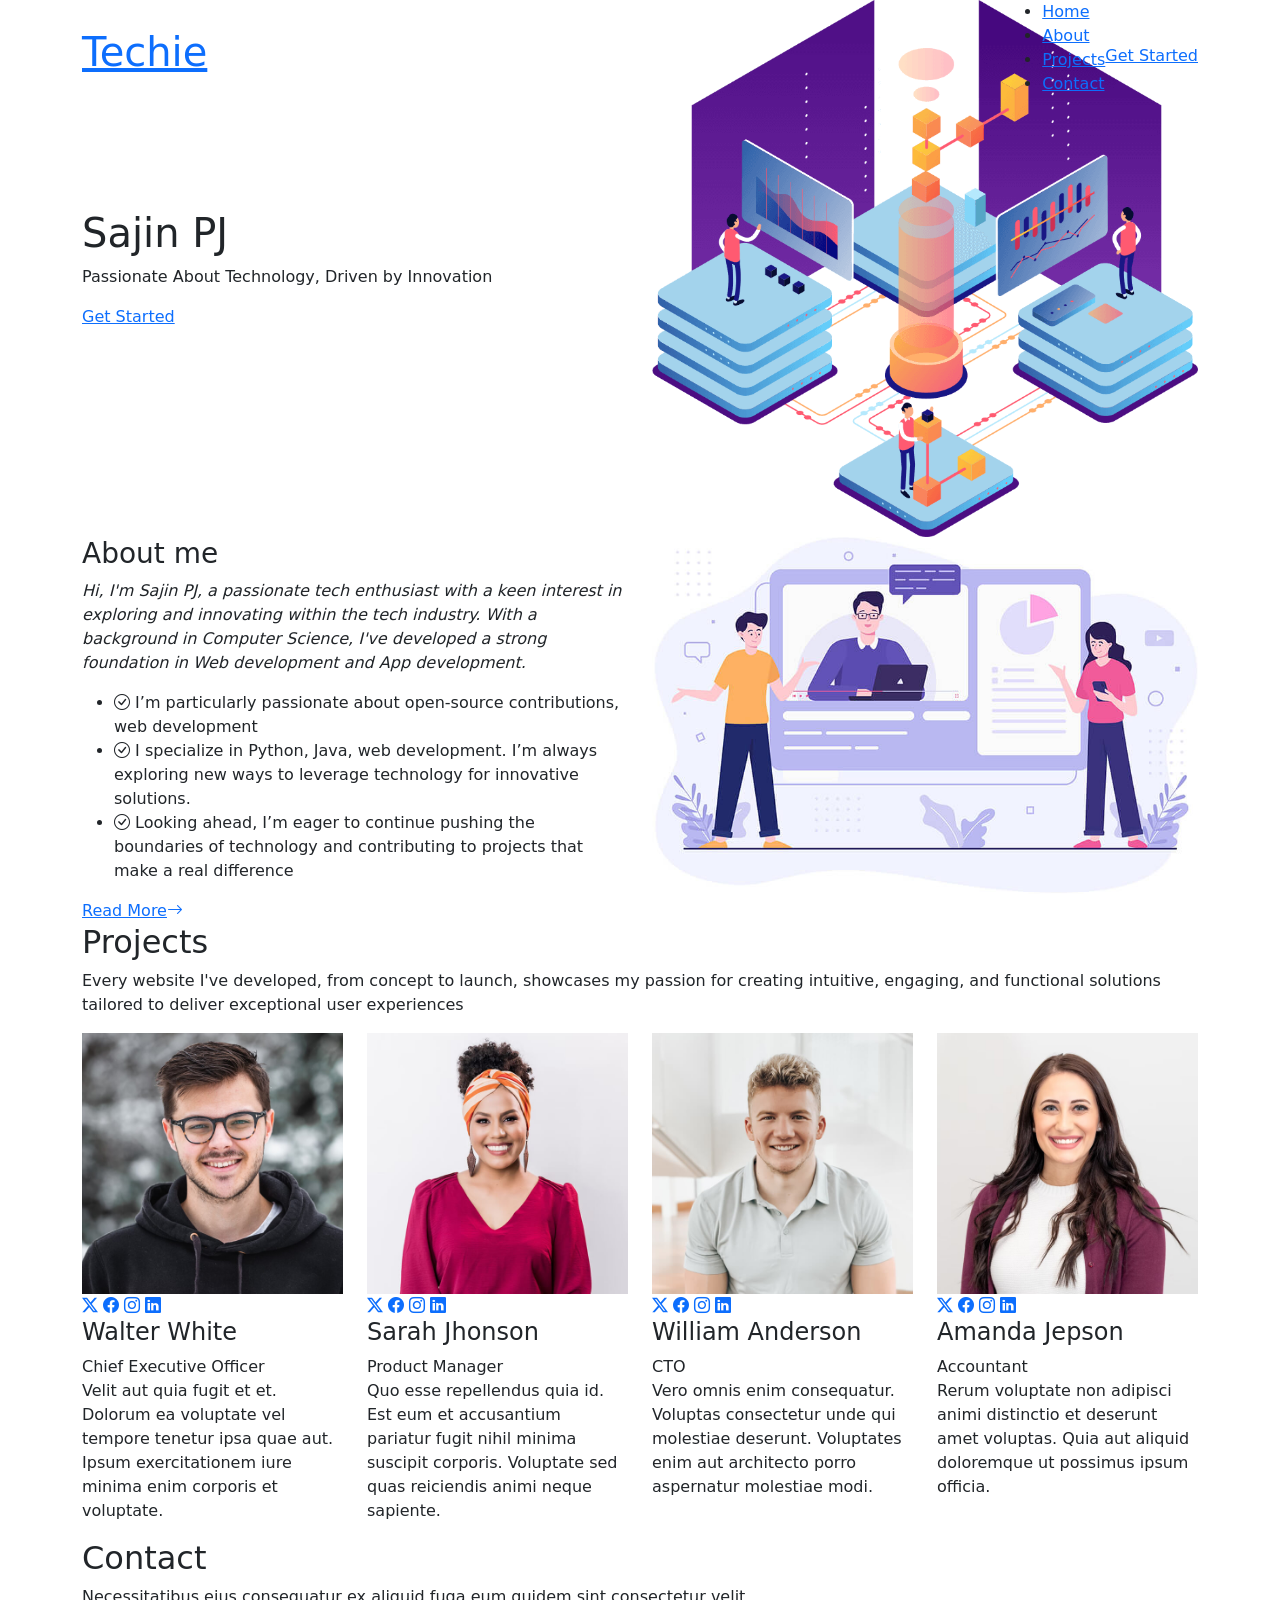
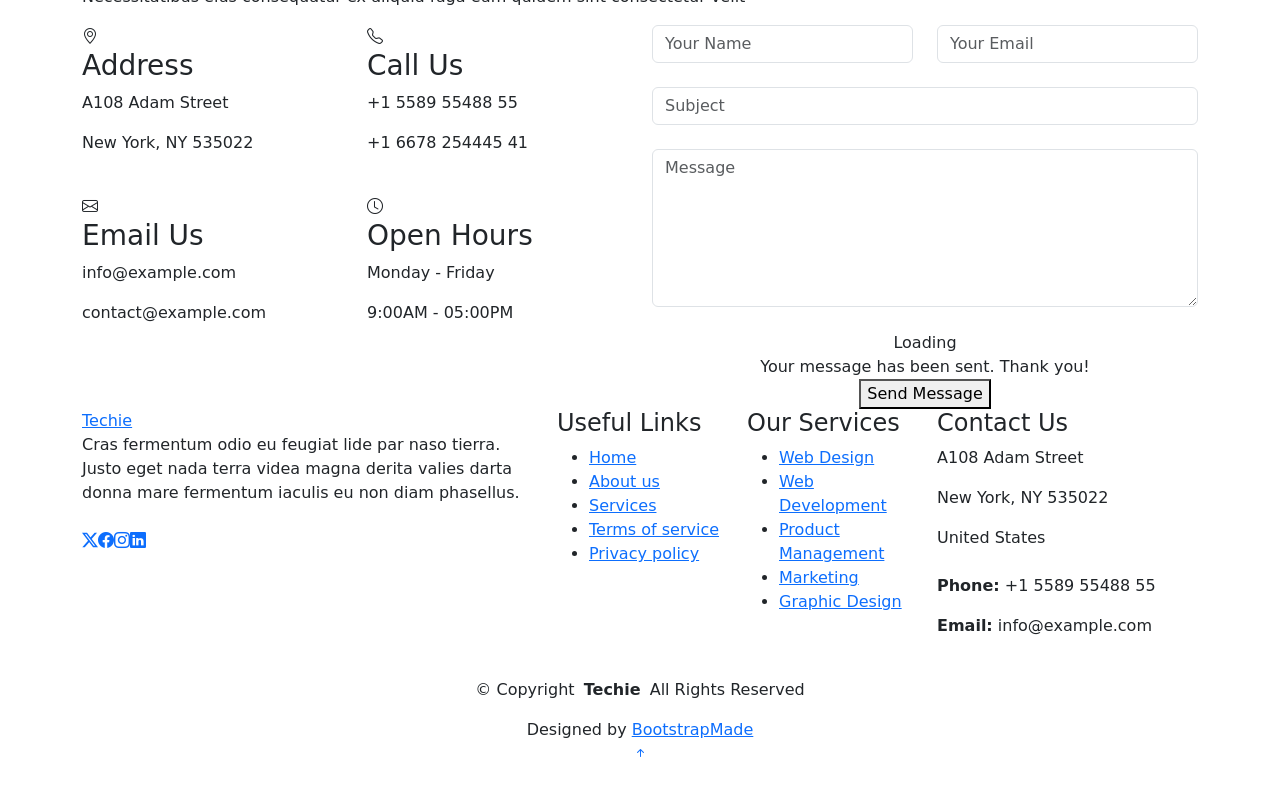
==== commit 35be838b: "completed until project initial step" ====
--- a/index.html
+++ b/index.html
@@ -51,26 +51,7 @@
         <ul>
           <li><a href="#hero" class="active">Home</a></li>
           <li><a href="#about">About</a></li>
-          <li><a href="#services">Services</a></li>
-          <li><a href="#portfolio">Portfolio</a></li>
-          <li><a href="#team">Team</a></li>
-          <li class="dropdown"><a href="#"><span>Dropdown</span> <i class="bi bi-chevron-down toggle-dropdown"></i></a>
-            <ul>
-              <li><a href="#">Dropdown 1</a></li>
-              <li class="dropdown"><a href="#"><span>Deep Dropdown</span> <i class="bi bi-chevron-down toggle-dropdown"></i></a>
-                <ul>
-                  <li><a href="#">Deep Dropdown 1</a></li>
-                  <li><a href="#">Deep Dropdown 2</a></li>
-                  <li><a href="#">Deep Dropdown 3</a></li>
-                  <li><a href="#">Deep Dropdown 4</a></li>
-                  <li><a href="#">Deep Dropdown 5</a></li>
-                </ul>
-              </li>
-              <li><a href="#">Dropdown 2</a></li>
-              <li><a href="#">Dropdown 3</a></li>
-              <li><a href="#">Dropdown 4</a></li>
-            </ul>
-          </li>
+          <li><a href="#services">Projects</a></li>
           <li><a href="#contact">Contact</a></li>
         </ul>
         <i class="mobile-nav-toggle d-xl-none bi bi-list"></i>
@@ -89,8 +70,8 @@
       <div class="container">
         <div class="row gy-4">
           <div class="col-lg-6 order-2 order-lg-1 d-flex flex-column justify-content-center">
-            <h1>Bettter Digital Experience With Techie</h1>
-            <p>We are team of talented designers making websites with Bootstrap</p>
+            <h1>Sajin PJ</h1>
+            <p>Passionate About Technology, Driven by Innovation</p>
             <div class="d-flex">
               <a href="#about" class="btn-get-started">Get Started</a>
             </div>
@@ -115,15 +96,14 @@
           </div>
 
           <div class="col-lg-6 order-2 order-lg-1 content" data-aos="fade-up" data-aos-delay="200">
-            <h3>Voluptatem dignissimos provident quasi corporis</h3>
+            <h3>About me</h3>
             <p class="fst-italic">
-              Lorem ipsum dolor sit amet, consectetur adipiscing elit, sed do eiusmod tempor incididunt ut labore et dolore
-              magna aliqua.
+              Hi, I'm Sajin PJ, a passionate tech enthusiast with a keen interest in exploring and innovating within the tech industry. With a background in Computer Science, I've developed a strong foundation in Web development and App development.
             </p>
             <ul>
-              <li><i class="bi bi-check-circle"></i> <span>Ullamco laboris nisi ut aliquip ex ea commodo consequat.</span></li>
-              <li><i class="bi bi-check-circle"></i> <span>Duis aute irure dolor in reprehenderit in voluptate velit.</span></li>
-              <li><i class="bi bi-check-circle"></i> <span>Ullamco laboris nisi ut aliquip ex ea commodo consequat. Duis aute irure dolor in reprehenderit in voluptate trideta storacalaperda mastiro dolore eu fugiat nulla pariatur.</span></li>
+              <li><i class="bi bi-check-circle"></i> <span>I’m particularly passionate about open-source contributions, web development</span></li>
+              <li><i class="bi bi-check-circle"></i> <span>I specialize in Python, Java, web development. I’m always exploring new ways to leverage technology for innovative solutions.</span></li>
+              <li><i class="bi bi-check-circle"></i> <span>Looking ahead, I’m eager to continue pushing the boundaries of technology and contributing to projects that make a real difference</span></li>
             </ul>
             <a href="#" class="read-more"><span>Read More</span><i class="bi bi-arrow-right"></i></a>
           </div>
@@ -134,590 +114,13 @@
 
     </section><!-- /About Section -->
 
-    <!-- Stats Section -->
-    <section id="stats" class="stats section accent-background">
-
-      <div class="container position-relative" data-aos="fade-up" data-aos-delay="100">
-
-        <div class="row gy-4">
-
-          <div class="col-lg-3 col-md-6">
-            <div class="stats-item text-center w-100 h-100">
-              <span data-purecounter-start="0" data-purecounter-end="232" data-purecounter-duration="1" class="purecounter"></span>
-              <p>Clients</p>
-            </div>
-          </div><!-- End Stats Item -->
-
-          <div class="col-lg-3 col-md-6">
-            <div class="stats-item text-center w-100 h-100">
-              <span data-purecounter-start="0" data-purecounter-end="521" data-purecounter-duration="1" class="purecounter"></span>
-              <p>Projects</p>
-            </div>
-          </div><!-- End Stats Item -->
-
-          <div class="col-lg-3 col-md-6">
-            <div class="stats-item text-center w-100 h-100">
-              <span data-purecounter-start="0" data-purecounter-end="1453" data-purecounter-duration="1" class="purecounter"></span>
-              <p>Hours Of Support</p>
-            </div>
-          </div><!-- End Stats Item -->
-
-          <div class="col-lg-3 col-md-6">
-            <div class="stats-item text-center w-100 h-100">
-              <span data-purecounter-start="0" data-purecounter-end="32" data-purecounter-duration="1" class="purecounter"></span>
-              <p>Workers</p>
-            </div>
-          </div><!-- End Stats Item -->
-
-        </div>
-
-      </div>
-
-    </section><!-- /Stats Section -->
-
-    <!-- Services Section -->
-    <section id="services" class="services section">
+    <!-- Projects Section -->
+    <section id="projects" class="team section">
 
       <!-- Section Title -->
       <div class="container section-title" data-aos="fade-up">
-        <h2>Services</h2>
-        <p>Necessitatibus eius consequatur ex aliquid fuga eum quidem sint consectetur velit</p>
-      </div><!-- End Section Title -->
-
-      <div class="container">
-
-        <div class="row gy-4">
-
-          <div class="col-xl-4 col-lg-6" data-aos="fade-up" data-aos-delay="100">
-            <div class="service-item d-flex">
-              <div class="icon flex-shrink-0"><i class="bi bi-briefcase"></i></div>
-              <div>
-                <h4 class="title"><a href="#" class="stretched-link">Lorem Ipsum</a></h4>
-                <p class="description">Voluptatum deleniti atque corrupti quos dolores et quas molestias excepturi</p>
-              </div>
-            </div>
-          </div>
-          <!-- End Service Item -->
-
-          <div class="col-xl-4 col-lg-6" data-aos="fade-up" data-aos-delay="200">
-            <div class="service-item d-flex">
-              <div class="icon flex-shrink-0"><i class="bi bi-card-checklist"></i></div>
-              <div>
-                <h4 class="title"><a href="#" class="stretched-link">Dolor Sitema</a></h4>
-                <p class="description">Minim veniam, quis nostrud exercitation ullamco laboris nisi ut aliquip exa</p>
-              </div>
-            </div>
-          </div><!-- End Service Item -->
-
-          <div class="col-xl-4 col-lg-6" data-aos="fade-up" data-aos-delay="300">
-            <div class="service-item d-flex">
-              <div class="icon flex-shrink-0"><i class="bi bi-bar-chart"></i></div>
-              <div>
-                <h4 class="title"><a href="#" class="stretched-link">Sed ut perspiciatis</a></h4>
-                <p class="description">Duis aute irure dolor in reprehenderit in voluptate velit esse cillum</p>
-              </div>
-            </div>
-          </div><!-- End Service Item -->
-
-          <div class="col-xl-4 col-lg-6" data-aos="fade-up" data-aos-delay="400">
-            <div class="service-item d-flex">
-              <div class="icon flex-shrink-0"><i class="bi bi-binoculars"></i></div>
-              <div>
-                <h4 class="title"><a href="#" class="stretched-link">Magni Dolores</a></h4>
-                <p class="description">Excepteur sint occaecat cupidatat non proident, sunt in culpa qui officia deserunt</p>
-              </div>
-            </div>
-          </div><!-- End Service Item -->
-
-          <div class="col-xl-4 col-lg-6" data-aos="fade-up" data-aos-delay="500">
-            <div class="service-item d-flex">
-              <div class="icon flex-shrink-0"><i class="bi bi-brightness-high"></i></div>
-              <div>
-                <h4 class="title"><a href="#" class="stretched-link">Nemo Enim</a></h4>
-                <p class="description">At vero eos et accusamus et iusto odio dignissimos ducimus qui blanditiis praese</p>
-              </div>
-            </div>
-          </div><!-- End Service Item -->
-
-          <div class="col-xl-4 col-lg-6" data-aos="fade-up" data-aos-delay="600">
-            <div class="service-item d-flex">
-              <div class="icon flex-shrink-0"><i class="bi bi-calendar4-week"></i></div>
-              <div>
-                <h4 class="title"><a href="#" class="stretched-link">Eiusmod Tempor</a></h4>
-                <p class="description">Et harum quidem rerum facilis est et expedita distinctio dasa fermo lind saca</p>
-              </div>
-            </div>
-          </div><!-- End Service Item -->
-
-        </div>
-
-      </div>
-
-    </section><!-- /Services Section -->
-
-    <!-- Features Section -->
-    <section id="features" class="features section">
-
-      <!-- Section Title -->
-      <div class="container section-title" data-aos="fade-up">
-        <h2>Features</h2>
-        <p>Necessitatibus eius consequatur ex aliquid fuga eum quidem sint consectetur velit</p>
-      </div><!-- End Section Title -->
-
-      <div class="container">
-
-        <div class="row gy-4 justify-content-between">
-          <div class="features-image col-lg-5 order-lg-2 d-flex align-items-center" data-aos="fade-up" data-aos-delay="100"><img src="assets/img/features.svg" class="img-fluid" alt=""></div>
-          <div class="col-lg-6 d-flex flex-column justify-content-center">
-
-            <div class="features-item d-flex ps-0 ps-lg-3 pt-4 pt-lg-0" data-aos="fade-up" data-aos-delay="200">
-              <i class="bi bi-archive flex-shrink-0"></i>
-              <div>
-                <h4>Est labore ad</h4>
-                <p>Consequuntur sunt aut quasi enim aliquam quae harum pariatur laboris nisi ut aliquip</p>
-              </div>
-            </div><!-- End Features Item-->
-
-            <div class="features-item d-flex mt-5 ps-0 ps-lg-3" data-aos="fade-up" data-aos-delay="300">
-              <i class="bi bi-basket flex-shrink-0"></i>
-              <div>
-                <h4>Harum esse qui</h4>
-                <p>Excepteur sint occaecat cupidatat non proident, sunt in culpa qui officia deserunt</p>
-              </div>
-            </div><!-- End Features Item-->
-
-            <div class="features-item d-flex mt-5 ps-0 ps-lg-3" data-aos="fade-up" data-aos-delay="400">
-              <i class="bi bi-broadcast flex-shrink-0"></i>
-              <div>
-                <h4>Aut occaecati</h4>
-                <p>Aut suscipit aut cum nemo deleniti aut omnis. Doloribus ut maiores omnis facere</p>
-              </div>
-            </div><!-- End Features Item-->
-
-            <div class="features-item d-flex mt-5 ps-0 ps-lg-3" data-aos="fade-up" data-aos-delay="500">
-              <i class="bi bi-camera-reels flex-shrink-0"></i>
-              <div>
-                <h4>Beatae veritatis</h4>
-                <p>Expedita veritatis consequuntur nihil tempore laudantium vitae denat pacta</p>
-              </div>
-            </div><!-- End Features Item-->
-
-          </div>
-        </div>
-
-      </div>
-
-    </section><!-- /Features Section -->
-
-    <!-- Testimonials Section -->
-    <section id="testimonials" class="testimonials section light-background">
-
-      <!-- Section Title -->
-      <div class="container section-title" data-aos="fade-up">
-        <h2>Testimonials</h2>
-        <p>Necessitatibus eius consequatur ex aliquid fuga eum quidem sint consectetur velit</p>
-      </div><!-- End Section Title -->
-
-      <div class="container" data-aos="fade-up" data-aos-delay="100">
-
-        <div class="swiper init-swiper" data-speed="600" data-delay="5000" data-breakpoints="{ &quot;320&quot;: { &quot;slidesPerView&quot;: 1, &quot;spaceBetween&quot;: 40 }, &quot;1200&quot;: { &quot;slidesPerView&quot;: 3, &quot;spaceBetween&quot;: 40 } }">
-          <script type="application/json" class="swiper-config">
-            {
-              "loop": true,
-              "speed": 600,
-              "autoplay": {
-                "delay": 5000
-              },
-              "slidesPerView": "auto",
-              "pagination": {
-                "el": ".swiper-pagination",
-                "type": "bullets",
-                "clickable": true
-              },
-              "breakpoints": {
-                "320": {
-                  "slidesPerView": 1,
-                  "spaceBetween": 40
-                },
-                "1200": {
-                  "slidesPerView": 3,
-                  "spaceBetween": 20
-                }
-              }
-            }
-          </script>
-          <div class="swiper-wrapper">
-
-            <div class="swiper-slide">
-              <div class="testimonial-item" "="">
-            <p>
-              <i class=" bi bi-quote quote-icon-left"></i>
-                <span>Proin iaculis purus consequat sem cure digni ssim donec porttitora entum suscipit rhoncus. Accusantium quam, ultricies eget id, aliquam eget nibh et. Maecen aliquam, risus at semper.</span>
-                <i class="bi bi-quote quote-icon-right"></i>
-                </p>
-                <img src="assets/img/testimonials/testimonials-1.jpg" class="testimonial-img" alt="">
-                <h3>Saul Goodman</h3>
-                <h4>Ceo &amp; Founder</h4>
-              </div>
-            </div><!-- End testimonial item -->
-
-            <div class="swiper-slide">
-              <div class="testimonial-item">
-                <p>
-                  <i class="bi bi-quote quote-icon-left"></i>
-                  <span>Export tempor illum tamen malis malis eram quae irure esse labore quem cillum quid malis quorum velit fore eram velit sunt aliqua noster fugiat irure amet legam anim culpa.</span>
-                  <i class="bi bi-quote quote-icon-right"></i>
-                </p>
-                <img src="assets/img/testimonials/testimonials-2.jpg" class="testimonial-img" alt="">
-                <h3>Sara Wilsson</h3>
-                <h4>Designer</h4>
-              </div>
-            </div><!-- End testimonial item -->
-
-            <div class="swiper-slide">
-              <div class="testimonial-item">
-                <p>
-                  <i class="bi bi-quote quote-icon-left"></i>
-                  <span>Enim nisi quem export duis labore cillum quae magna enim sint quorum nulla quem veniam duis minim tempor labore quem eram duis noster aute amet eram fore quis sint minim.</span>
-                  <i class="bi bi-quote quote-icon-right"></i>
-                </p>
-                <img src="assets/img/testimonials/testimonials-3.jpg" class="testimonial-img" alt="">
-                <h3>Jena Karlis</h3>
-                <h4>Store Owner</h4>
-              </div>
-            </div><!-- End testimonial item -->
-
-            <div class="swiper-slide">
-              <div class="testimonial-item">
-                <p>
-                  <i class="bi bi-quote quote-icon-left"></i>
-                  <span>Fugiat enim eram quae cillum dolore dolor amet nulla culpa multos export minim fugiat dolor enim duis veniam ipsum anim magna sunt elit fore quem dolore labore illum veniam.</span>
-                  <i class="bi bi-quote quote-icon-right"></i>
-                </p>
-                <img src="assets/img/testimonials/testimonials-4.jpg" class="testimonial-img" alt="">
-                <h3>Matt Brandon</h3>
-                <h4>Freelancer</h4>
-              </div>
-            </div><!-- End testimonial item -->
-
-            <div class="swiper-slide">
-              <div class="testimonial-item">
-                <p>
-                  <i class="bi bi-quote quote-icon-left"></i>
-                  <span>Quis quorum aliqua sint quem legam fore sunt eram irure aliqua veniam tempor noster veniam sunt culpa nulla illum cillum fugiat legam esse veniam culpa fore nisi cillum quid.</span>
-                  <i class="bi bi-quote quote-icon-right"></i>
-                </p>
-                <img src="assets/img/testimonials/testimonials-5.jpg" class="testimonial-img" alt="">
-                <h3>John Larson</h3>
-                <h4>Entrepreneur</h4>
-              </div>
-            </div><!-- End testimonial item -->
-
-          </div>
-          <div class="swiper-pagination"></div>
-        </div>
-
-      </div>
-
-    </section><!-- /Testimonials Section -->
-
-    <!-- Portfolio Section -->
-    <section id="portfolio" class="portfolio section">
-
-      <!-- Section Title -->
-      <div class="container section-title" data-aos="fade-up">
-        <h2>Portfolio</h2>
-        <p>Necessitatibus eius consequatur ex aliquid fuga eum quidem sint consectetur velit</p>
-      </div><!-- End Section Title -->
-
-      <div class="container">
-
-        <div class="isotope-layout" data-default-filter="*" data-layout="masonry" data-sort="original-order">
-
-          <ul class="portfolio-filters isotope-filters" data-aos="fade-up" data-aos-delay="100">
-            <li data-filter="*" class="filter-active">All</li>
-            <li data-filter=".filter-app">App</li>
-            <li data-filter=".filter-product">Product</li>
-            <li data-filter=".filter-branding">Branding</li>
-            <li data-filter=".filter-books">Books</li>
-          </ul><!-- End Portfolio Filters -->
-
-          <div class="row gy-4 isotope-container" data-aos="fade-up" data-aos-delay="200">
-
-            <div class="col-lg-4 col-md-6 portfolio-item isotope-item filter-app">
-              <div class="portfolio-content h-100">
-                <a href="assets/img/portfolio/app-1.jpg" data-gallery="portfolio-gallery-app" class="glightbox"><img src="assets/img/portfolio/app-1.jpg" class="img-fluid" alt=""></a>
-                <div class="portfolio-info">
-                  <h4><a href="portfolio-details.html" title="More Details">App 1</a></h4>
-                  <p>Lorem ipsum, dolor sit amet consectetur</p>
-                </div>
-              </div>
-            </div><!-- End Portfolio Item -->
-
-            <div class="col-lg-4 col-md-6 portfolio-item isotope-item filter-product">
-              <div class="portfolio-content h-100">
-                <a href="assets/img/portfolio/product-1.jpg" data-gallery="portfolio-gallery-app" class="glightbox"><img src="assets/img/portfolio/product-1.jpg" class="img-fluid" alt=""></a>
-                <div class="portfolio-info">
-                  <h4><a href="portfolio-details.html" title="More Details">Product 1</a></h4>
-                  <p>Lorem ipsum, dolor sit amet consectetur</p>
-                </div>
-              </div>
-            </div><!-- End Portfolio Item -->
-
-            <div class="col-lg-4 col-md-6 portfolio-item isotope-item filter-branding">
-              <div class="portfolio-content h-100">
-                <a href="assets/img/portfolio/branding-1.jpg" data-gallery="portfolio-gallery-app" class="glightbox"><img src="assets/img/portfolio/branding-1.jpg" class="img-fluid" alt=""></a>
-                <div class="portfolio-info">
-                  <h4><a href="portfolio-details.html" title="More Details">Branding 1</a></h4>
-                  <p>Lorem ipsum, dolor sit amet consectetur</p>
-                </div>
-              </div>
-            </div><!-- End Portfolio Item -->
-
-            <div class="col-lg-4 col-md-6 portfolio-item isotope-item filter-books">
-              <div class="portfolio-content h-100">
-                <a href="assets/img/portfolio/books-1.jpg" data-gallery="portfolio-gallery-app" class="glightbox"><img src="assets/img/portfolio/books-1.jpg" class="img-fluid" alt=""></a>
-                <div class="portfolio-info">
-                  <h4><a href="portfolio-details.html" title="More Details">Books 1</a></h4>
-                  <p>Lorem ipsum, dolor sit amet consectetur</p>
-                </div>
-              </div>
-            </div><!-- End Portfolio Item -->
-
-            <div class="col-lg-4 col-md-6 portfolio-item isotope-item filter-app">
-              <div class="portfolio-content h-100">
-                <a href="assets/img/portfolio/app-2.jpg" data-gallery="portfolio-gallery-app" class="glightbox"><img src="assets/img/portfolio/app-2.jpg" class="img-fluid" alt=""></a>
-                <div class="portfolio-info">
-                  <h4><a href="portfolio-details.html" title="More Details">App 2</a></h4>
-                  <p>Lorem ipsum, dolor sit amet consectetur</p>
-                </div>
-              </div>
-            </div><!-- End Portfolio Item -->
-
-            <div class="col-lg-4 col-md-6 portfolio-item isotope-item filter-product">
-              <div class="portfolio-content h-100">
-                <a href="assets/img/portfolio/product-2.jpg" data-gallery="portfolio-gallery-app" class="glightbox"><img src="assets/img/portfolio/product-2.jpg" class="img-fluid" alt=""></a>
-                <div class="portfolio-info">
-                  <h4><a href="portfolio-details.html" title="More Details">Product 2</a></h4>
-                  <p>Lorem ipsum, dolor sit amet consectetur</p>
-                </div>
-              </div>
-            </div><!-- End Portfolio Item -->
-
-            <div class="col-lg-4 col-md-6 portfolio-item isotope-item filter-branding">
-              <div class="portfolio-content h-100">
-                <a href="assets/img/portfolio/branding-2.jpg" data-gallery="portfolio-gallery-app" class="glightbox"><img src="assets/img/portfolio/branding-2.jpg" class="img-fluid" alt=""></a>
-                <div class="portfolio-info">
-                  <h4><a href="portfolio-details.html" title="More Details">Branding 2</a></h4>
-                  <p>Lorem ipsum, dolor sit amet consectetur</p>
-                </div>
-              </div>
-            </div><!-- End Portfolio Item -->
-
-            <div class="col-lg-4 col-md-6 portfolio-item isotope-item filter-books">
-              <div class="portfolio-content h-100">
-                <a href="assets/img/portfolio/books-2.jpg" data-gallery="portfolio-gallery-app" class="glightbox"><img src="assets/img/portfolio/books-2.jpg" class="img-fluid" alt=""></a>
-                <div class="portfolio-info">
-                  <h4><a href="portfolio-details.html" title="More Details">Books 2</a></h4>
-                  <p>Lorem ipsum, dolor sit amet consectetur</p>
-                </div>
-              </div>
-            </div><!-- End Portfolio Item -->
-
-            <div class="col-lg-4 col-md-6 portfolio-item isotope-item filter-app">
-              <div class="portfolio-content h-100">
-                <a href="assets/img/portfolio/app-3.jpg" data-gallery="portfolio-gallery-app" class="glightbox"><img src="assets/img/portfolio/app-3.jpg" class="img-fluid" alt=""></a>
-                <div class="portfolio-info">
-                  <h4><a href="portfolio-details.html" title="More Details">App 3</a></h4>
-                  <p>Lorem ipsum, dolor sit amet consectetur</p>
-                </div>
-              </div>
-            </div><!-- End Portfolio Item -->
-
-            <div class="col-lg-4 col-md-6 portfolio-item isotope-item filter-product">
-              <div class="portfolio-content h-100">
-                <a href="assets/img/portfolio/product-3.jpg" data-gallery="portfolio-gallery-app" class="glightbox"><img src="assets/img/portfolio/product-3.jpg" class="img-fluid" alt=""></a>
-                <div class="portfolio-info">
-                  <h4><a href="portfolio-details.html" title="More Details">Product 3</a></h4>
-                  <p>Lorem ipsum, dolor sit amet consectetur</p>
-                </div>
-              </div>
-            </div><!-- End Portfolio Item -->
-
-            <div class="col-lg-4 col-md-6 portfolio-item isotope-item filter-branding">
-              <div class="portfolio-content h-100">
-                <a href="assets/img/portfolio/branding-3.jpg" data-gallery="portfolio-gallery-app" class="glightbox"><img src="assets/img/portfolio/branding-3.jpg" class="img-fluid" alt=""></a>
-                <div class="portfolio-info">
-                  <h4><a href="portfolio-details.html" title="More Details">Branding 3</a></h4>
-                  <p>Lorem ipsum, dolor sit amet consectetur</p>
-                </div>
-              </div>
-            </div><!-- End Portfolio Item -->
-
-            <div class="col-lg-4 col-md-6 portfolio-item isotope-item filter-books">
-              <div class="portfolio-content h-100">
-                <a href="assets/img/portfolio/books-3.jpg" data-gallery="portfolio-gallery-app" class="glightbox"><img src="assets/img/portfolio/books-3.jpg" class="img-fluid" alt=""></a>
-                <div class="portfolio-info">
-                  <h4><a href="portfolio-details.html" title="More Details">Books 3</a></h4>
-                  <p>Lorem ipsum, dolor sit amet consectetur</p>
-                </div>
-              </div>
-            </div><!-- End Portfolio Item -->
-
-          </div><!-- End Portfolio Container -->
-
-        </div>
-
-      </div>
-
-    </section><!-- /Portfolio Section -->
-
-    <!-- Pricing Section -->
-    <section id="pricing" class="pricing section">
-
-      <!-- Section Title -->
-      <div class="container section-title" data-aos="fade-up">
-        <h2>Pricing</h2>
-        <p>Necessitatibus eius consequatur ex aliquid fuga eum quidem sint consectetur velit</p>
-      </div><!-- End Section Title -->
-
-      <div class="container">
-
-        <div class="row gy-4">
-
-          <div class="col-lg-4" data-aos="zoom-in" data-aos-delay="100">
-            <div class="pricing-item">
-              <h3>Free Plan</h3>
-              <h4><sup>$</sup>0<span> / month</span></h4>
-              <ul>
-                <li><i class="bi bi-check"></i> <span>Quam adipiscing vitae proin</span></li>
-                <li><i class="bi bi-check"></i> <span>Nec feugiat nisl pretium</span></li>
-                <li><i class="bi bi-check"></i> <span>Nulla at volutpat diam uteera</span></li>
-                <li class="na"><i class="bi bi-x"></i> <span>Pharetra massa massa ultricies</span></li>
-                <li class="na"><i class="bi bi-x"></i> <span>Massa ultricies mi quis hendrerit</span></li>
-              </ul>
-              <a href="#" class="buy-btn">Buy Now</a>
-            </div>
-          </div><!-- End Pricing Item -->
-
-          <div class="col-lg-4" data-aos="zoom-in" data-aos-delay="200">
-            <div class="pricing-item featured">
-              <h3>Business Plan</h3>
-              <h4><sup>$</sup>29<span> / month</span></h4>
-              <ul>
-                <li><i class="bi bi-check"></i> <span>Quam adipiscing vitae proin</span></li>
-                <li><i class="bi bi-check"></i> <span>Nec feugiat nisl pretium</span></li>
-                <li><i class="bi bi-check"></i> <span>Nulla at volutpat diam uteera</span></li>
-                <li><i class="bi bi-check"></i> <span>Pharetra massa massa ultricies</span></li>
-                <li><i class="bi bi-check"></i> <span>Massa ultricies mi quis hendrerit</span></li>
-              </ul>
-              <a href="#" class="buy-btn">Buy Now</a>
-            </div>
-          </div><!-- End Pricing Item -->
-
-          <div class="col-lg-4" data-aos="zoom-in" data-aos-delay="300">
-            <div class="pricing-item">
-              <h3>Developer Plan</h3>
-              <h4><sup>$</sup>49<span> / month</span></h4>
-              <ul>
-                <li><i class="bi bi-check"></i> <span>Quam adipiscing vitae proin</span></li>
-                <li><i class="bi bi-check"></i> <span>Nec feugiat nisl pretium</span></li>
-                <li><i class="bi bi-check"></i> <span>Nulla at volutpat diam uteera</span></li>
-                <li><i class="bi bi-check"></i> <span>Pharetra massa massa ultricies</span></li>
-                <li><i class="bi bi-check"></i> <span>Massa ultricies mi quis hendrerit</span></li>
-              </ul>
-              <a href="#" class="buy-btn">Buy Now</a>
-            </div>
-          </div><!-- End Pricing Item -->
-
-        </div>
-
-      </div>
-
-    </section><!-- /Pricing Section -->
-
-    <!-- Faq Section -->
-    <section id="faq" class="faq section">
-
-      <!-- Section Title -->
-      <div class="container section-title" data-aos="fade-up">
-        <h2>Frequently Asked Questions</h2>
-        <p>Necessitatibus eius consequatur ex aliquid fuga eum quidem sint consectetur velit</p>
-      </div><!-- End Section Title -->
-
-      <div class="container">
-
-        <div class="row justify-content-center">
-
-          <div class="col-lg-10" data-aos="fade-up" data-aos-delay="100">
-
-            <div class="faq-container">
-
-              <div class="faq-item faq-active">
-                <h3>Non consectetur a erat nam at lectus urna duis?</h3>
-                <div class="faq-content">
-                  <p>Feugiat pretium nibh ipsum consequat. Tempus iaculis urna id volutpat lacus laoreet non curabitur gravida. Venenatis lectus magna fringilla urna porttitor rhoncus dolor purus non.</p>
-                </div>
-                <i class="faq-toggle bi bi-chevron-right"></i>
-              </div><!-- End Faq item-->
-
-              <div class="faq-item">
-                <h3>Feugiat scelerisque varius morbi enim nunc faucibus?</h3>
-                <div class="faq-content">
-                  <p>Dolor sit amet consectetur adipiscing elit pellentesque habitant morbi. Id interdum velit laoreet id donec ultrices. Fringilla phasellus faucibus scelerisque eleifend donec pretium. Est pellentesque elit ullamcorper dignissim. Mauris ultrices eros in cursus turpis massa tincidunt dui.</p>
-                </div>
-                <i class="faq-toggle bi bi-chevron-right"></i>
-              </div><!-- End Faq item-->
-
-              <div class="faq-item">
-                <h3>Dolor sit amet consectetur adipiscing elit pellentesque?</h3>
-                <div class="faq-content">
-                  <p>Eleifend mi in nulla posuere sollicitudin aliquam ultrices sagittis orci. Faucibus pulvinar elementum integer enim. Sem nulla pharetra diam sit amet nisl suscipit. Rutrum tellus pellentesque eu tincidunt. Lectus urna duis convallis convallis tellus. Urna molestie at elementum eu facilisis sed odio morbi quis</p>
-                </div>
-                <i class="faq-toggle bi bi-chevron-right"></i>
-              </div><!-- End Faq item-->
-
-              <div class="faq-item">
-                <h3>Ac odio tempor orci dapibus. Aliquam eleifend mi in nulla?</h3>
-                <div class="faq-content">
-                  <p>Dolor sit amet consectetur adipiscing elit pellentesque habitant morbi. Id interdum velit laoreet id donec ultrices. Fringilla phasellus faucibus scelerisque eleifend donec pretium. Est pellentesque elit ullamcorper dignissim. Mauris ultrices eros in cursus turpis massa tincidunt dui.</p>
-                </div>
-                <i class="faq-toggle bi bi-chevron-right"></i>
-              </div><!-- End Faq item-->
-
-              <div class="faq-item">
-                <h3>Tempus quam pellentesque nec nam aliquam sem et tortor?</h3>
-                <div class="faq-content">
-                  <p>Molestie a iaculis at erat pellentesque adipiscing commodo. Dignissim suspendisse in est ante in. Nunc vel risus commodo viverra maecenas accumsan. Sit amet nisl suscipit adipiscing bibendum est. Purus gravida quis blandit turpis cursus in</p>
-                </div>
-                <i class="faq-toggle bi bi-chevron-right"></i>
-              </div><!-- End Faq item-->
-
-              <div class="faq-item">
-                <h3>Perspiciatis quod quo quos nulla quo illum ullam?</h3>
-                <div class="faq-content">
-                  <p>Enim ea facilis quaerat voluptas quidem et dolorem. Quis et consequatur non sed in suscipit sequi. Distinctio ipsam dolore et.</p>
-                </div>
-                <i class="faq-toggle bi bi-chevron-right"></i>
-              </div><!-- End Faq item-->
-
-            </div>
-
-          </div><!-- End Faq Column-->
-
-        </div>
-
-      </div>
-
-    </section><!-- /Faq Section -->
-
-    <!-- Team Section -->
-    <section id="team" class="team section">
-
-      <!-- Section Title -->
-      <div class="container section-title" data-aos="fade-up">
-        <h2>Team</h2>
-        <p>Necessitatibus eius consequatur ex aliquid fuga eum quidem sint consectetur velit</p>
+        <h2>Projects</h2>
+        <p>Every website I've developed, from concept to launch, showcases my passion for creating intuitive, engaging, and functional solutions tailored to deliver exceptional user experiences</p>
       </div><!-- End Section Title -->
 
       <div class="container">
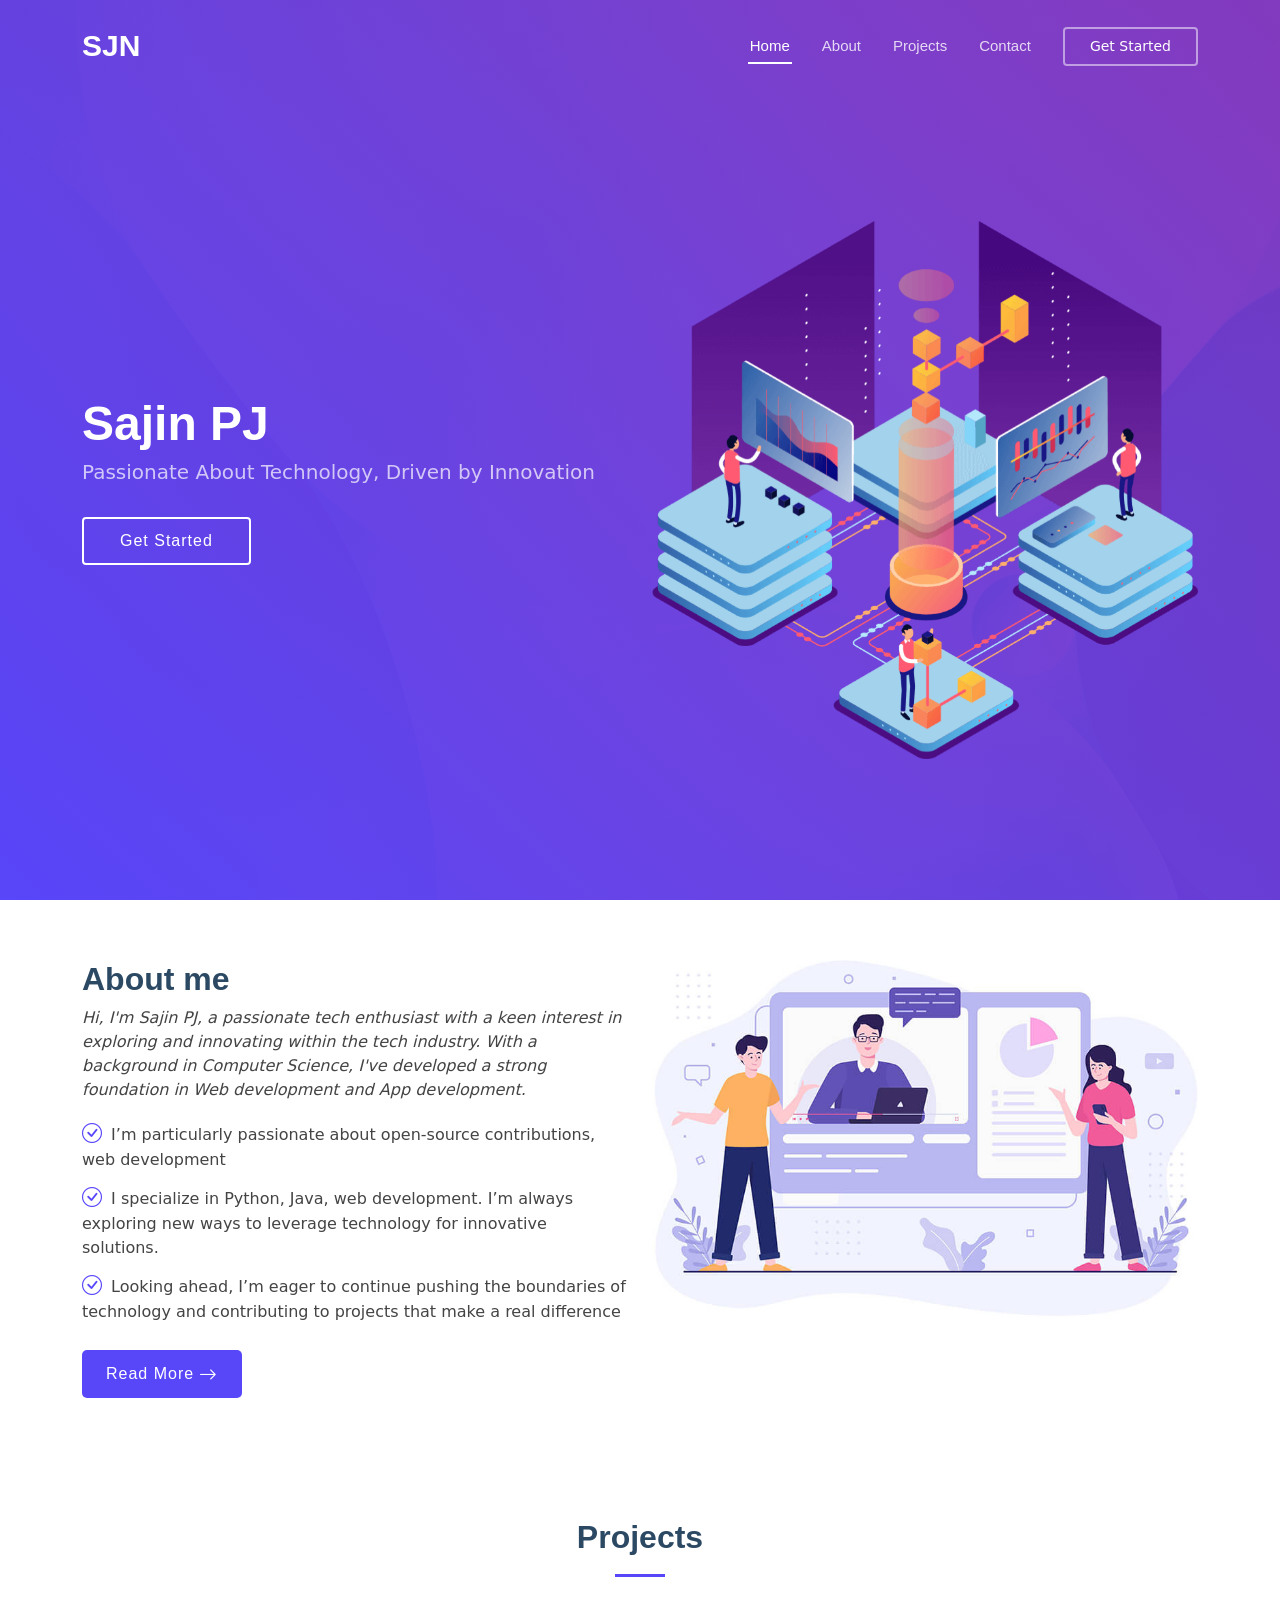
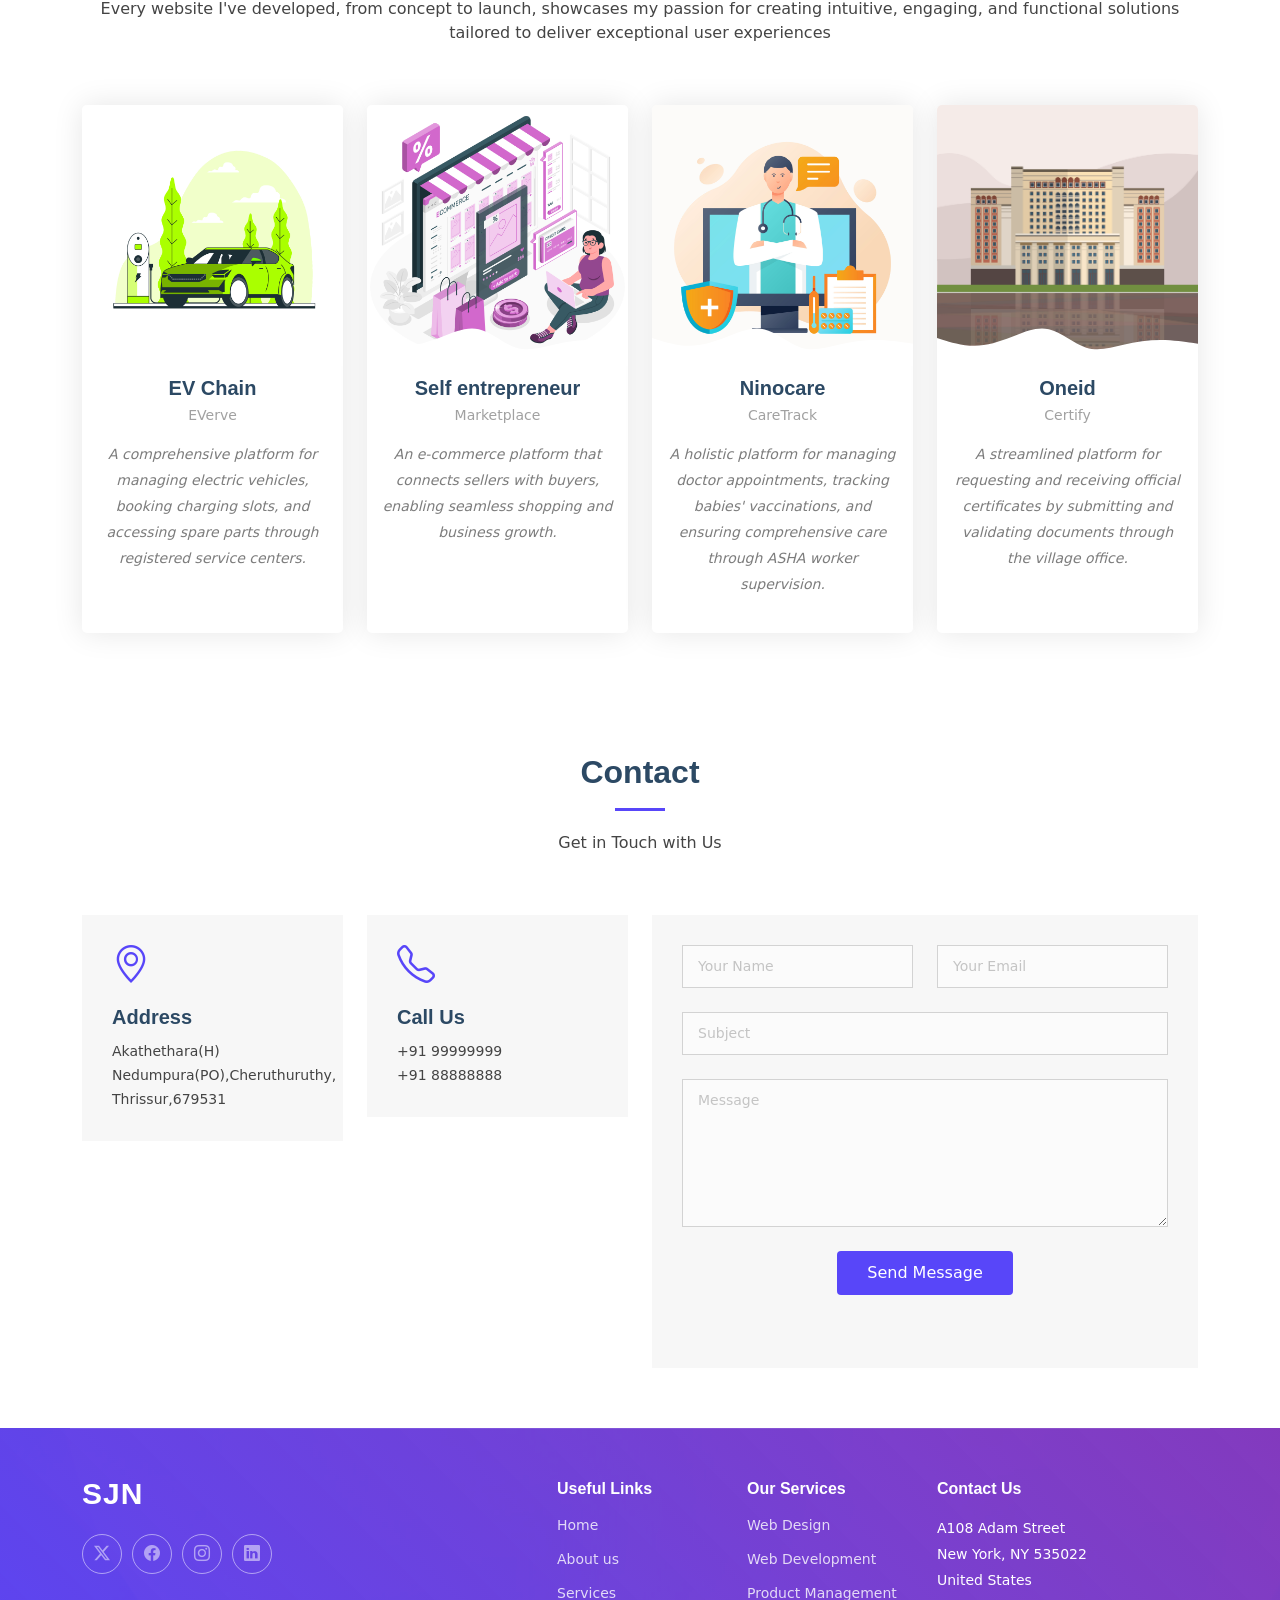
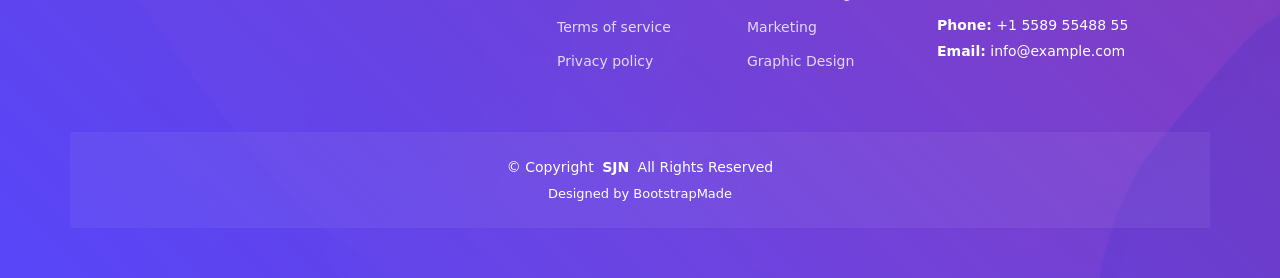
==== commit 1d8d9e86: "just completed" ====
--- a/index.html
+++ b/index.html
@@ -44,14 +44,14 @@
       <a href="index.html" class="logo d-flex align-items-center me-auto">
         <!-- Uncomment the line below if you also wish to use an image logo -->
         <!-- <img src="assets/img/logo.png" alt=""> -->
-        <h1 class="sitename">Techie</h1>
+        <h1 class="sitename">SJN</h1>
       </a>
 
       <nav id="navmenu" class="navmenu">
         <ul>
           <li><a href="#hero" class="active">Home</a></li>
           <li><a href="#about">About</a></li>
-          <li><a href="#services">Projects</a></li>
+          <li><a href="#projects">Projects</a></li>
           <li><a href="#contact">Contact</a></li>
         </ul>
         <i class="mobile-nav-toggle d-xl-none bi bi-list"></i>
@@ -130,7 +130,7 @@
           <div class="col-lg-3 col-md-6 d-flex align-items-stretch" data-aos="fade-up" data-aos-delay="100">
             <div class="team-member">
               <div class="member-img">
-                <img src="assets/img/team/team-1.jpg" class="img-fluid" alt="">
+                <img src="assets/img/electic_vehicle.jpg" class="img-fluid" alt="">
                 <div class="social">
                   <a href=""><i class="bi bi-twitter-x"></i></a>
                   <a href=""><i class="bi bi-facebook"></i></a>
@@ -139,9 +139,9 @@
                 </div>
               </div>
               <div class="member-info">
-                <h4>Walter White</h4>
-                <span>Chief Executive Officer</span>
-                <p>Velit aut quia fugit et et. Dolorum ea voluptate vel tempore tenetur ipsa quae aut. Ipsum exercitationem iure minima enim corporis et voluptate.</p>
+                <h4>EV Chain</h4>
+                <span>EVerve</span>
+                <p>A comprehensive platform for managing electric vehicles, booking charging slots, and accessing spare parts through registered service centers.</p>
               </div>
             </div>
           </div><!-- End Team Member -->
@@ -149,7 +149,7 @@
           <div class="col-lg-3 col-md-6 d-flex align-items-stretch" data-aos="fade-up" data-aos-delay="200">
             <div class="team-member">
               <div class="member-img">
-                <img src="assets/img/team/team-2.jpg" class="img-fluid" alt="">
+                <img src="/assets/img/ecommerce.jpg" class="img-fluid" alt="">
                 <div class="social">
                   <a href=""><i class="bi bi-twitter-x"></i></a>
                   <a href=""><i class="bi bi-facebook"></i></a>
@@ -158,9 +158,9 @@
                 </div>
               </div>
               <div class="member-info">
-                <h4>Sarah Jhonson</h4>
-                <span>Product Manager</span>
-                <p>Quo esse repellendus quia id. Est eum et accusantium pariatur fugit nihil minima suscipit corporis. Voluptate sed quas reiciendis animi neque sapiente.</p>
+                <h4>Self entrepreneur</h4>
+                <span>Marketplace</span>
+                <p>An e-commerce platform that connects sellers with buyers, enabling seamless shopping and business growth.</p>
               </div>
             </div>
           </div><!-- End Team Member -->
@@ -168,7 +168,7 @@
           <div class="col-lg-3 col-md-6 d-flex align-items-stretch" data-aos="fade-up" data-aos-delay="300">
             <div class="team-member">
               <div class="member-img">
-                <img src="assets/img/team/team-3.jpg" class="img-fluid" alt="">
+                <img src="assets/img/medical.jpg" class="img-fluid" alt="">
                 <div class="social">
                   <a href=""><i class="bi bi-twitter-x"></i></a>
                   <a href=""><i class="bi bi-facebook"></i></a>
@@ -177,9 +177,9 @@
                 </div>
               </div>
               <div class="member-info">
-                <h4>William Anderson</h4>
-                <span>CTO</span>
-                <p>Vero omnis enim consequatur. Voluptas consectetur unde qui molestiae deserunt. Voluptates enim aut architecto porro aspernatur molestiae modi.</p>
+                <h4>Ninocare</h4>
+                <span>CareTrack</span>
+                <p>A holistic platform for managing doctor appointments, tracking babies' vaccinations, and ensuring comprehensive care through ASHA worker supervision.</p>
               </div>
             </div>
           </div><!-- End Team Member -->
@@ -187,7 +187,7 @@
           <div class="col-lg-3 col-md-6 d-flex align-items-stretch" data-aos="fade-up" data-aos-delay="400">
             <div class="team-member">
               <div class="member-img">
-                <img src="assets/img/team/team-4.jpg" class="img-fluid" alt="">
+                <img src="assets/img/gov_office.jpg" class="img-fluid" alt="">
                 <div class="social">
                   <a href=""><i class="bi bi-twitter-x"></i></a>
                   <a href=""><i class="bi bi-facebook"></i></a>
@@ -196,9 +196,9 @@
                 </div>
               </div>
               <div class="member-info">
-                <h4>Amanda Jepson</h4>
-                <span>Accountant</span>
-                <p>Rerum voluptate non adipisci animi distinctio et deserunt amet voluptas. Quia aut aliquid doloremque ut possimus ipsum officia.</p>
+                <h4>Oneid</h4>
+                <span>Certify</span>
+                <p>A streamlined platform for requesting and receiving official certificates by submitting and validating documents through the village office.</p>
               </div>
             </div>
           </div><!-- End Team Member -->
@@ -215,7 +215,7 @@
       <!-- Section Title -->
       <div class="container section-title" data-aos="fade-up">
         <h2>Contact</h2>
-        <p>Necessitatibus eius consequatur ex aliquid fuga eum quidem sint consectetur velit</p>
+        <p>Get in Touch with Us</p>
       </div><!-- End Section Title -->
 
       <div class="container" data-aos="fade-up" data-aos-delay="100">
@@ -229,8 +229,8 @@
                 <div class="info-item" data-aos="fade" data-aos-delay="200">
                   <i class="bi bi-geo-alt"></i>
                   <h3>Address</h3>
-                  <p>A108 Adam Street</p>
-                  <p>New York, NY 535022</p>
+                  <p>Akathethara(H)</p>
+                  <p>Nedumpura(PO),Cheruthuruthy, <br> Thrissur,679531</p>
                 </div>
               </div><!-- End Info Item -->
 
@@ -238,8 +238,8 @@
                 <div class="info-item" data-aos="fade" data-aos-delay="300">
                   <i class="bi bi-telephone"></i>
                   <h3>Call Us</h3>
-                  <p>+1 5589 55488 55</p>
-                  <p>+1 6678 254445 41</p>
+                  <p>+91 99999999</p>
+                  <p>+91 88888888</p>
                 </div>
               </div><!-- End Info Item -->
 
@@ -311,9 +311,8 @@
       <div class="row gy-4">
         <div class="col-lg-5 col-md-12 footer-about">
           <a href="index.html" class="logo d-flex align-items-center">
-            <span class="sitename">Techie</span>
+            <span class="sitename">SJN</span>
           </a>
-          <p>Cras fermentum odio eu feugiat lide par naso tierra. Justo eget nada terra videa magna derita valies darta donna mare fermentum iaculis eu non diam phasellus.</p>
           <div class="social-links d-flex mt-4">
             <a href=""><i class="bi bi-twitter-x"></i></a>
             <a href=""><i class="bi bi-facebook"></i></a>
@@ -357,7 +356,7 @@
     </div>
 
     <div class="container copyright text-center mt-4">
-      <p>© <span>Copyright</span> <strong class="px-1 sitename">Techie</strong> <span>All Rights Reserved</span></p>
+      <p>© <span>Copyright</span> <strong class="px-1 sitename">SJN</strong> <span>All Rights Reserved</span></p>
       <div class="credits">
         <!-- All the links in the footer should remain intact. -->
         <!-- You can delete the links only if you've purchased the pro version. -->
--- a/assets/css/main.css
+++ b/assets/css/main.css
@@ -79,6 +79,10 @@
   color: var(--accent-color);
   text-decoration: none;
   transition: 0.3s;
+}
+
+.project {
+  background-color: #5846f9;
 }
 
 a:hover {
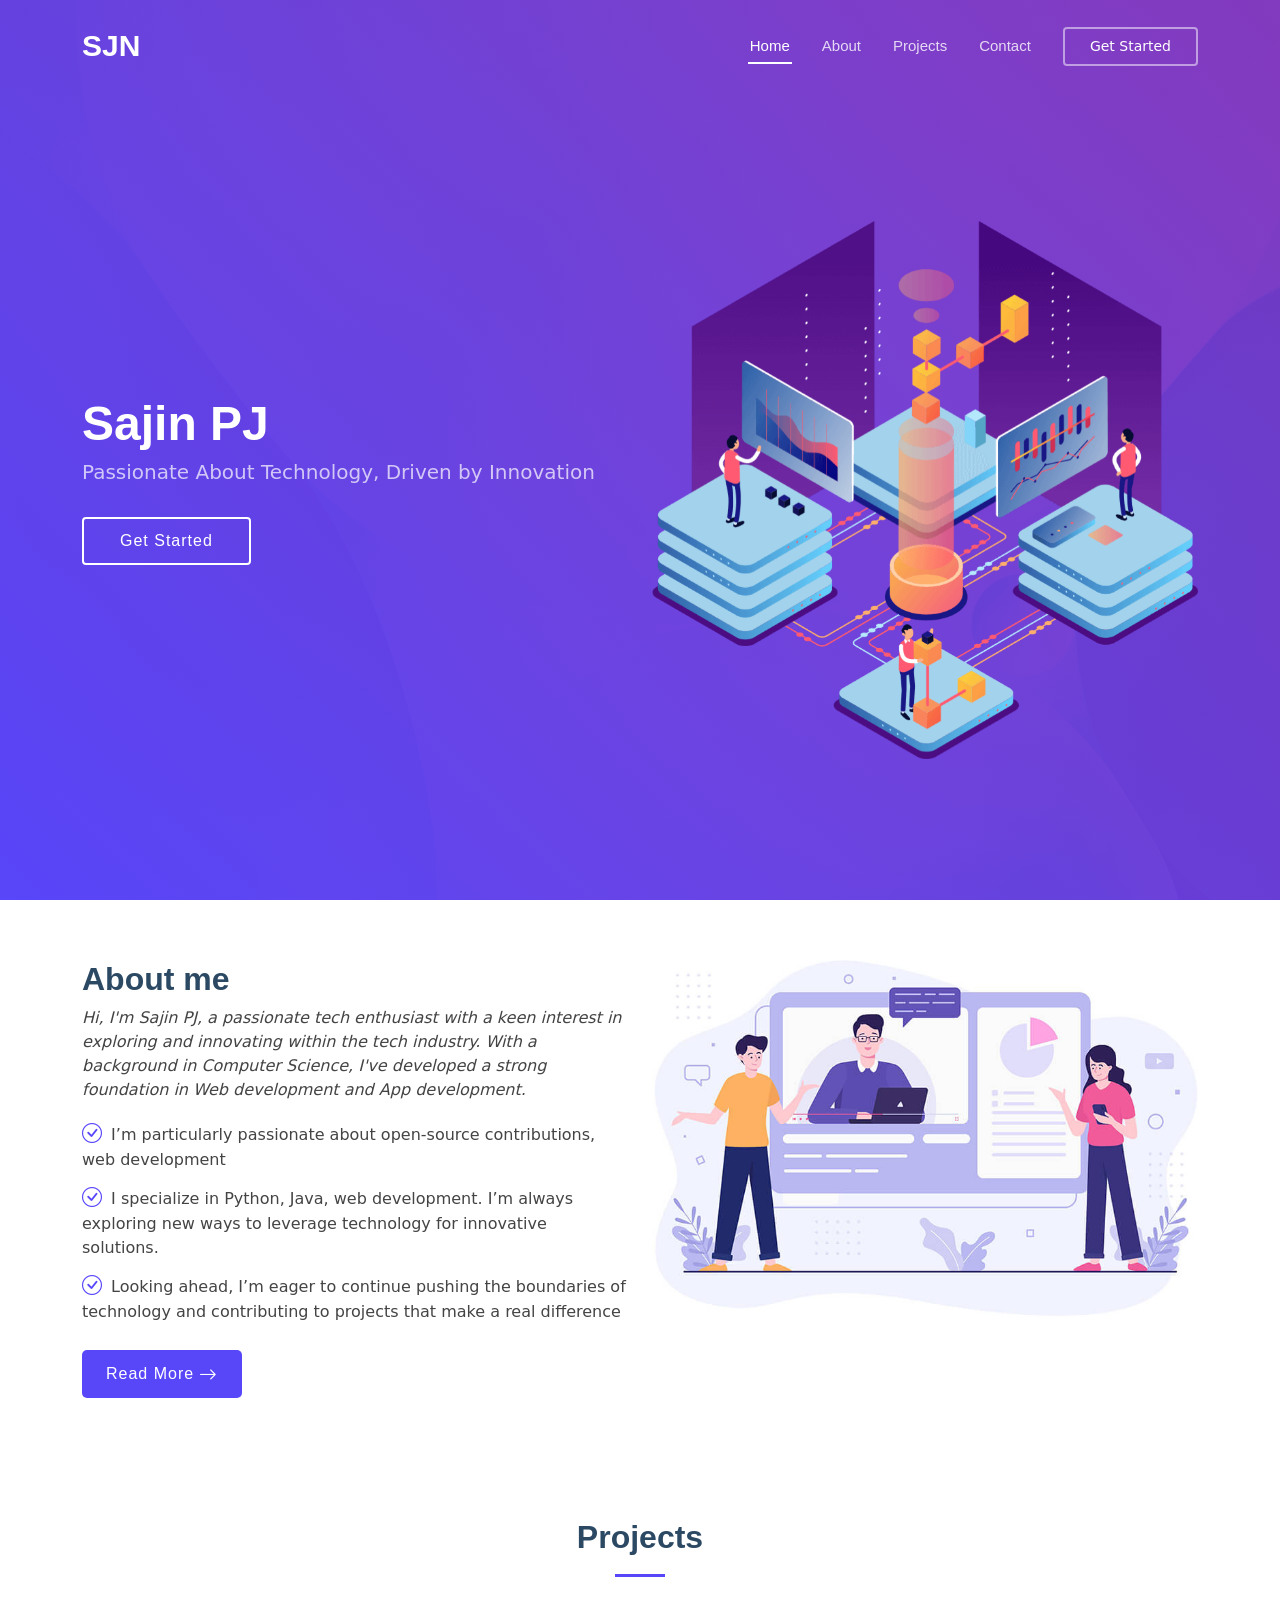
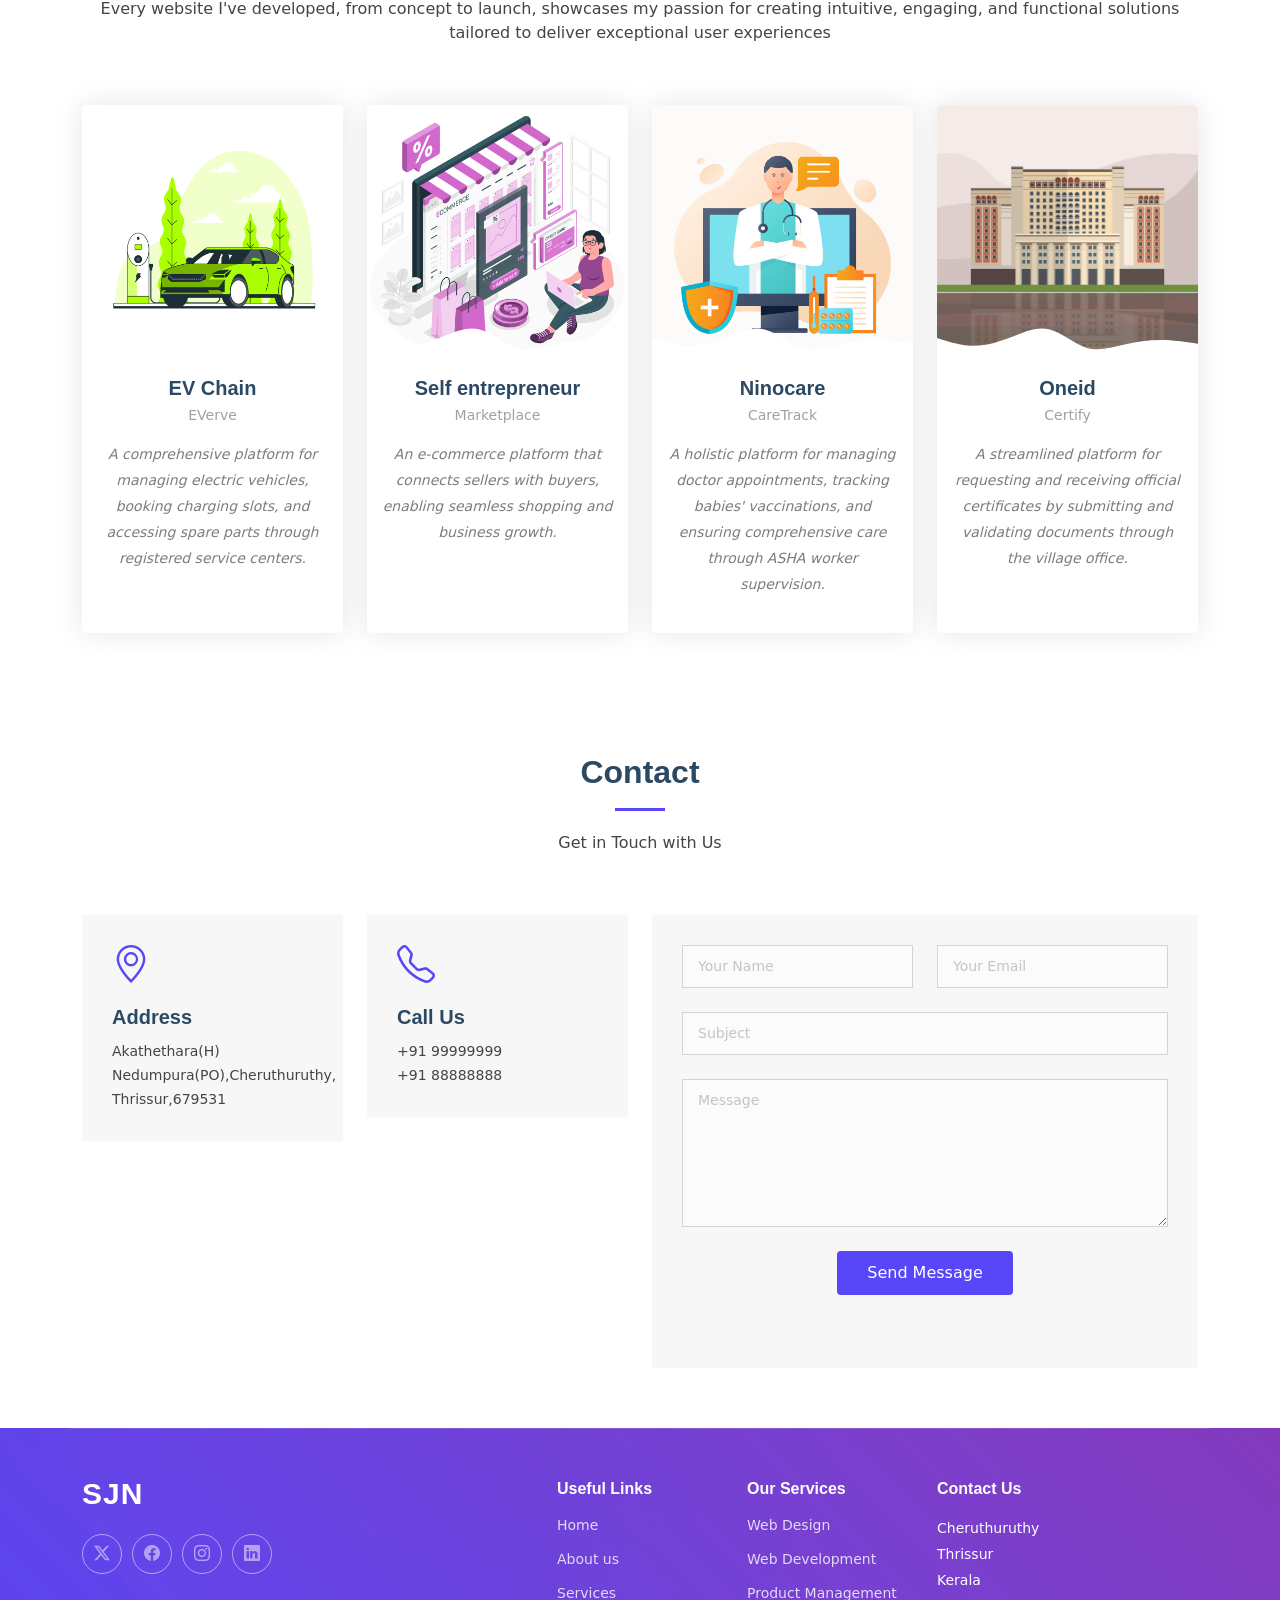
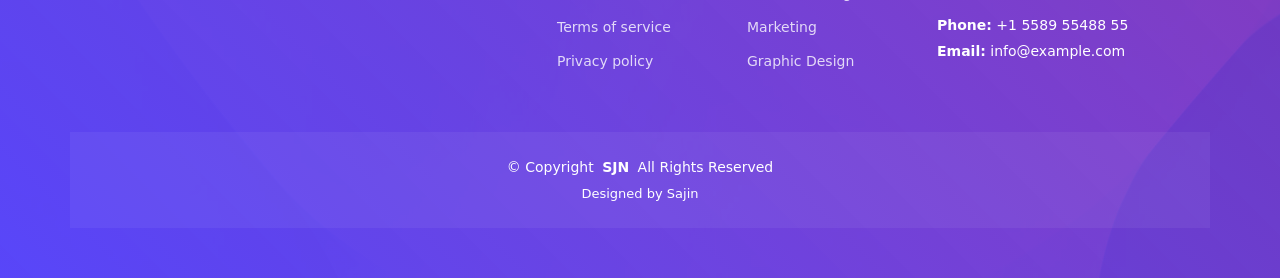
==== commit 577ffbe0: "modified footer" ====
--- a/index.html
+++ b/index.html
@@ -345,9 +345,9 @@
 
         <div class="col-lg-3 col-md-12 footer-contact text-center text-md-start">
           <h4>Contact Us</h4>
-          <p>A108 Adam Street</p>
-          <p>New York, NY 535022</p>
-          <p>United States</p>
+          <p>Cheruthuruthy</p>
+          <p>Thrissur</p>
+          <p>Kerala</p>
           <p class="mt-4"><strong>Phone:</strong> <span>+1 5589 55488 55</span></p>
           <p><strong>Email:</strong> <span>info@example.com</span></p>
         </div>
@@ -362,7 +362,7 @@
         <!-- You can delete the links only if you've purchased the pro version. -->
         <!-- Licensing information: https://bootstrapmade.com/license/ -->
         <!-- Purchase the pro version with working PHP/AJAX contact form: [buy-url] -->
-        Designed by <a href="https://bootstrapmade.com/">BootstrapMade</a>
+        Designed by <a href="https://bootstrapmade.com/">Sajin</a>
       </div>
     </div>
 
